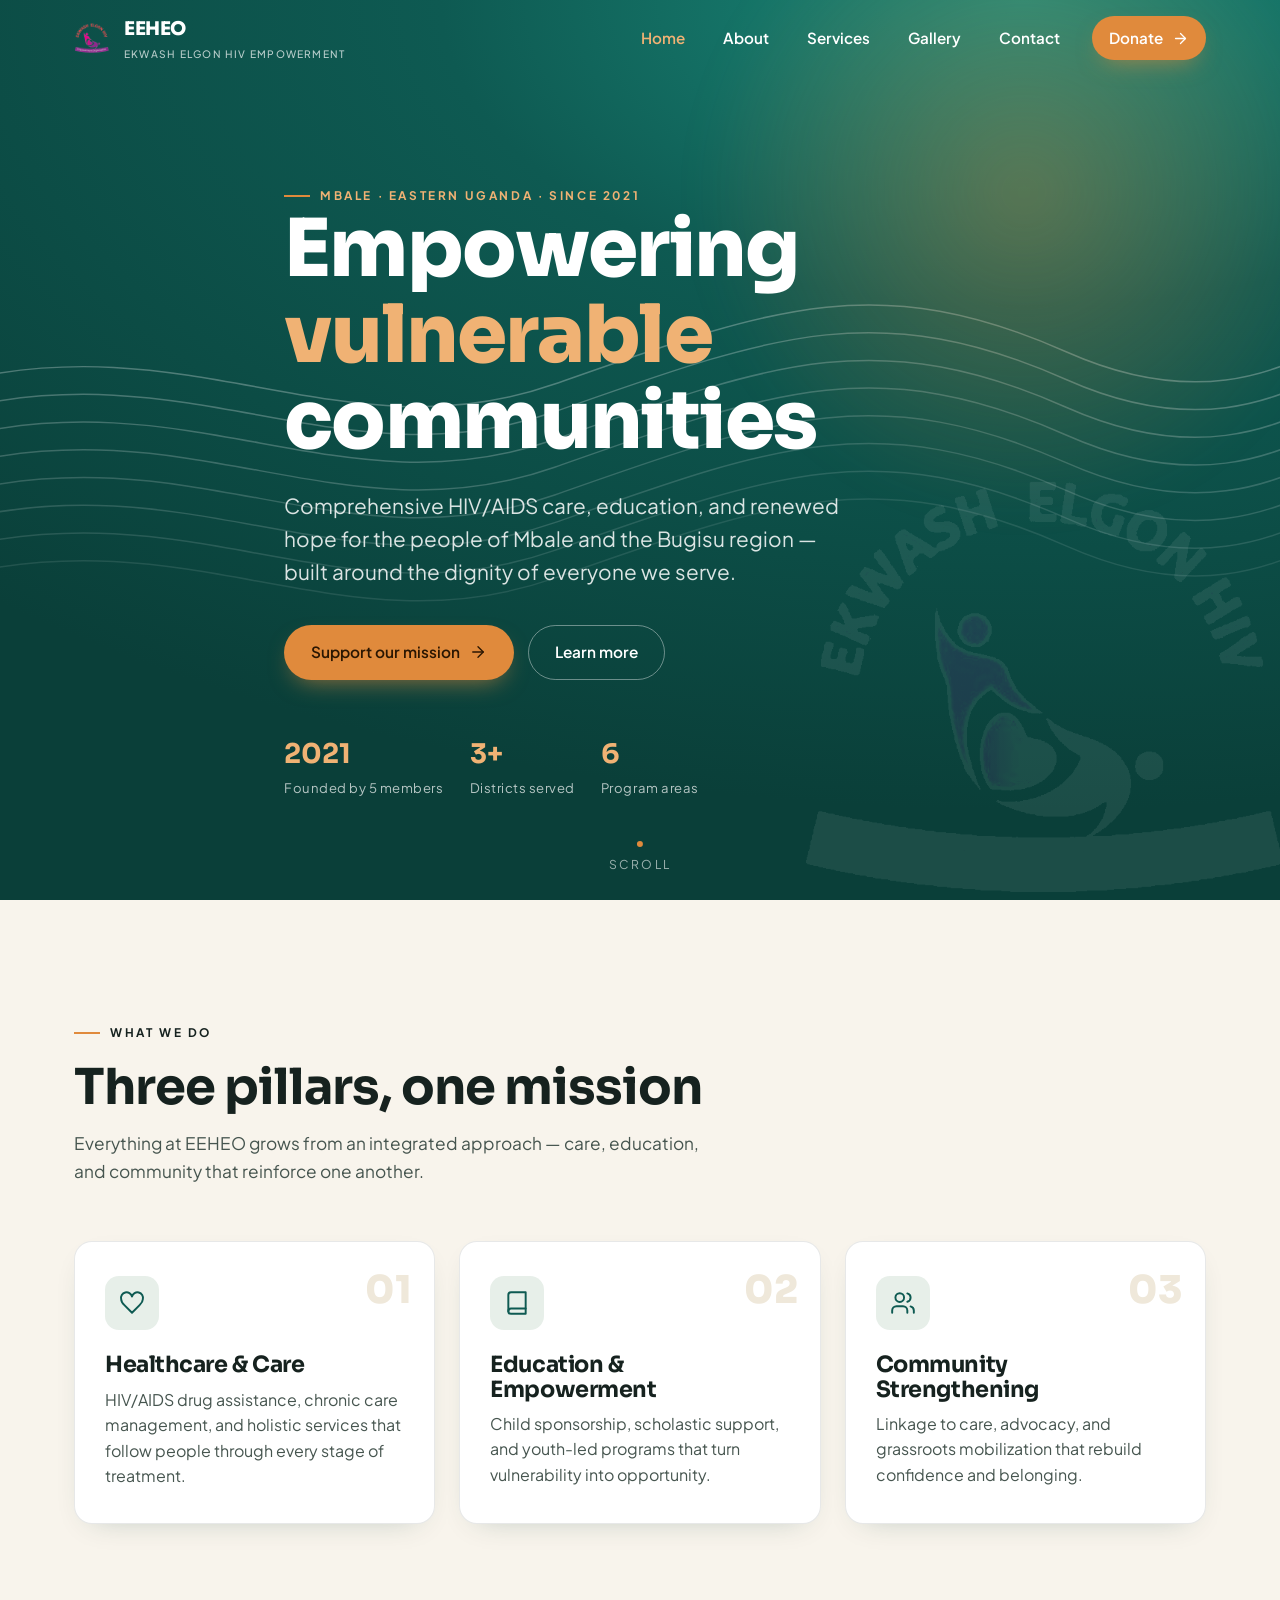
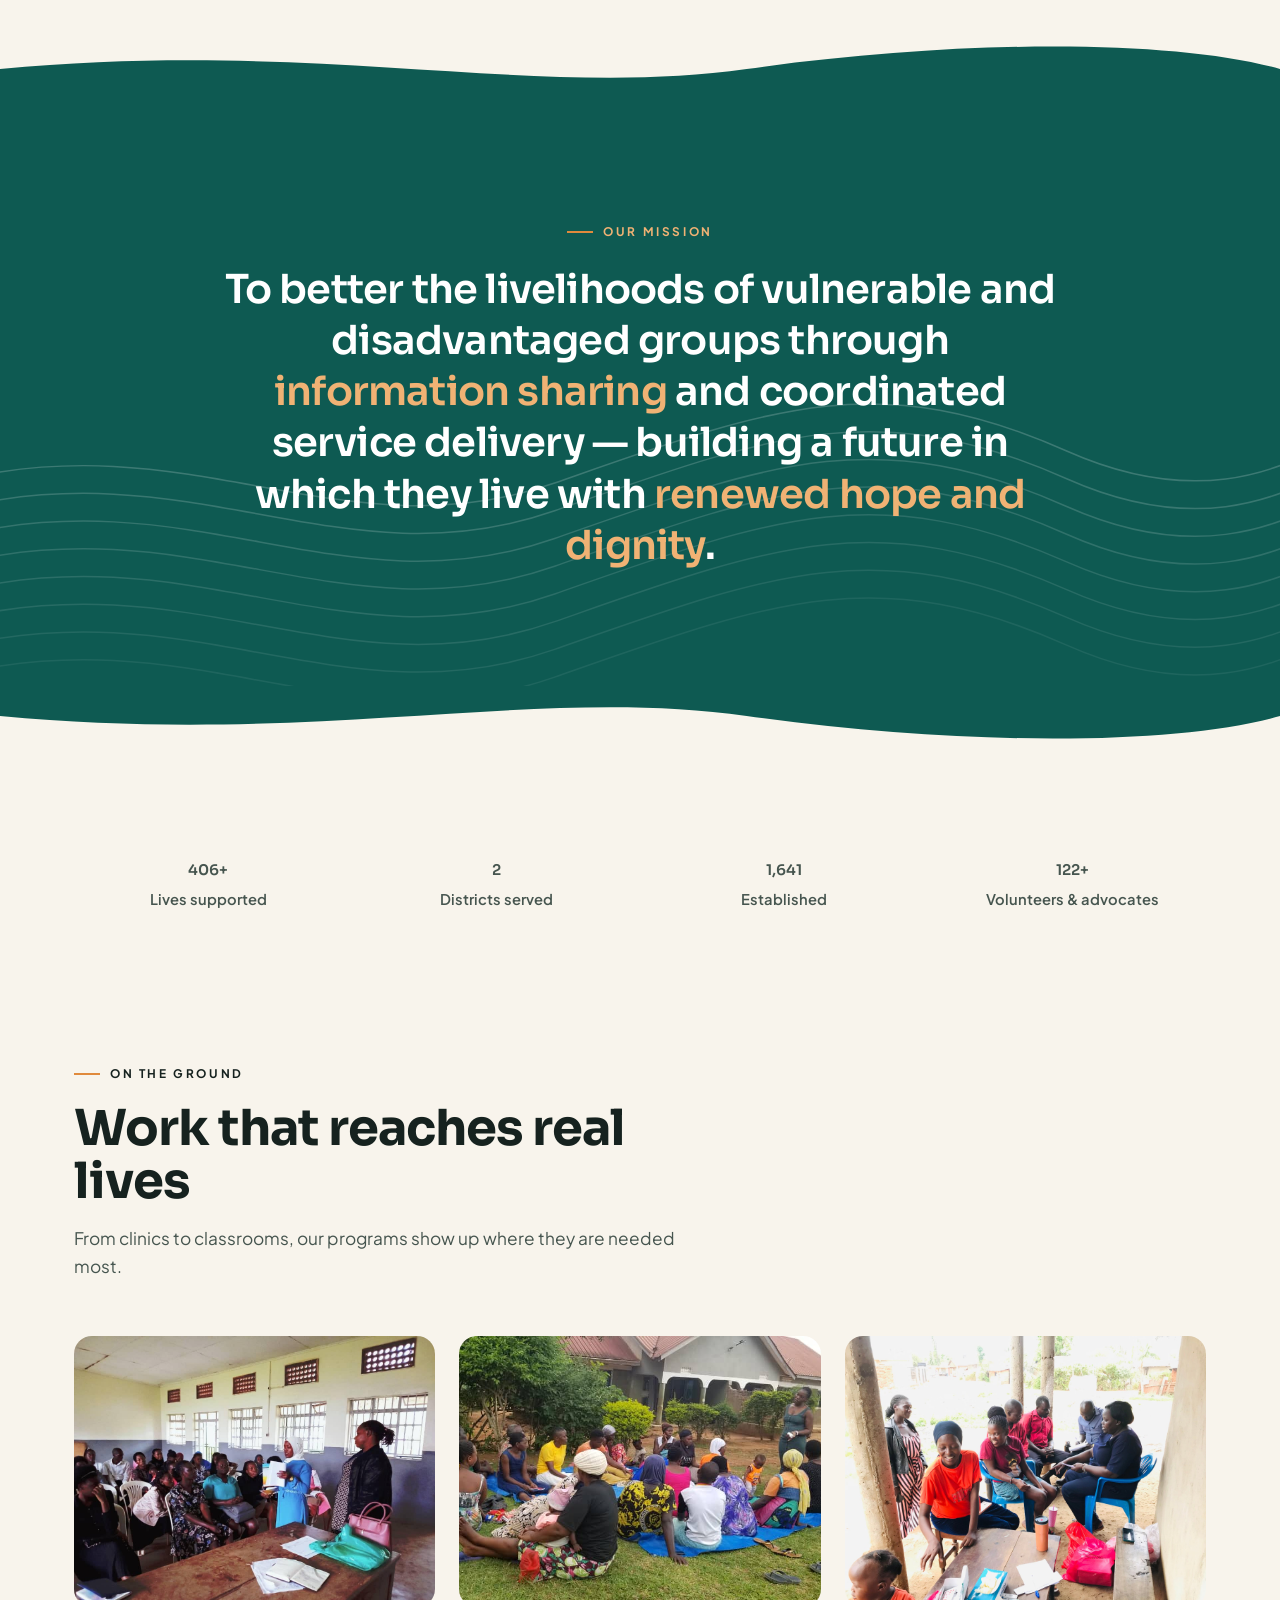
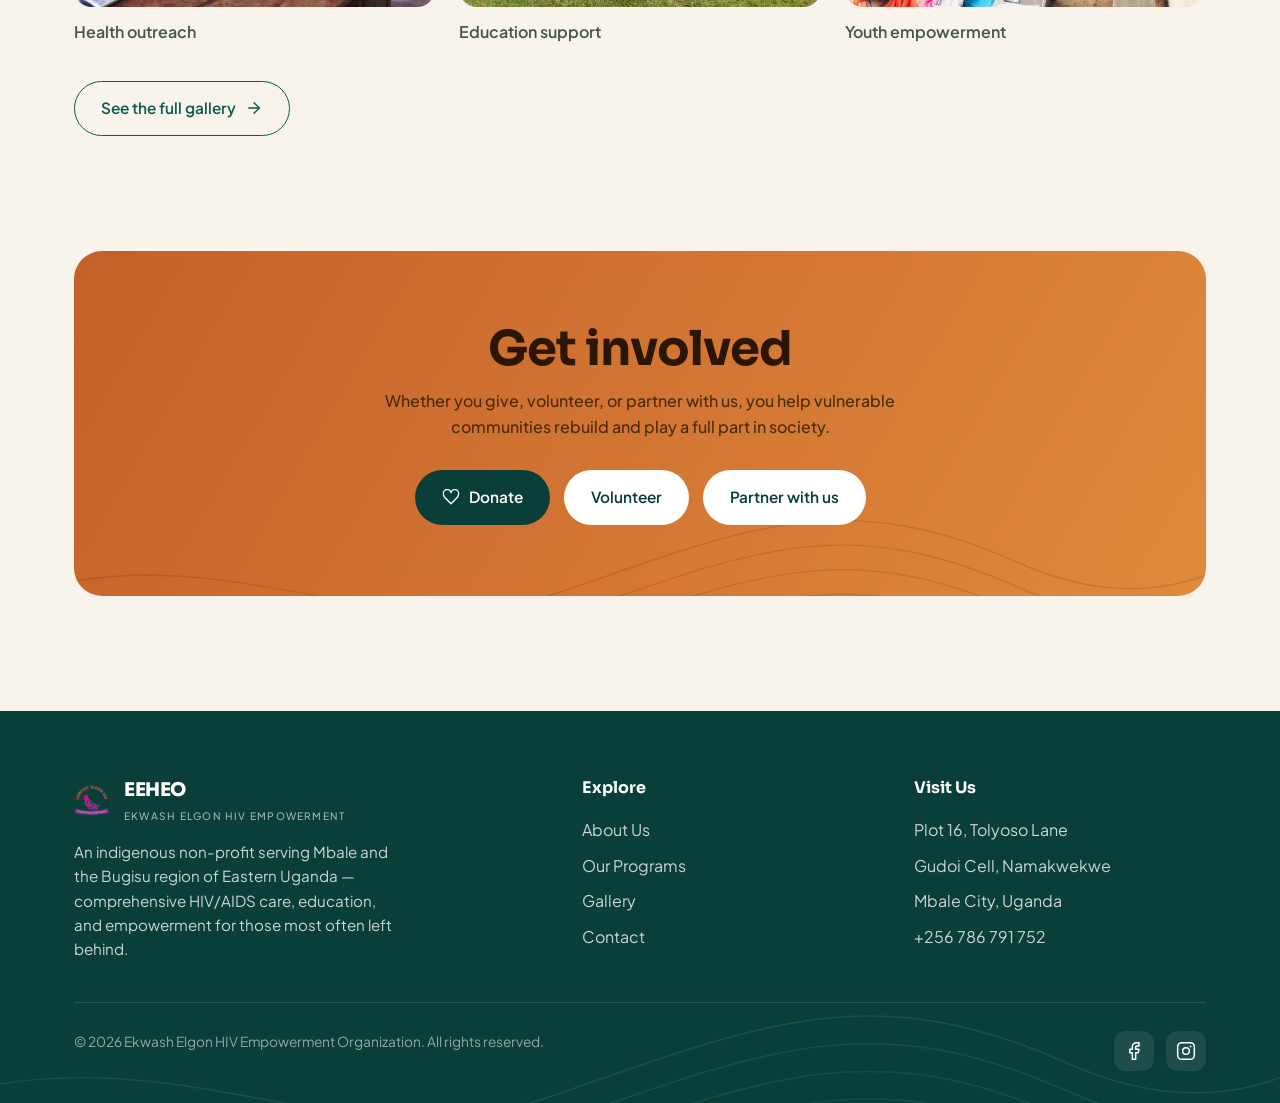
==== index.html @ 679adba2 "Initial commit: website files" ====
<!doctype html>
<html lang="en">
<head>
  <meta charset="UTF-8" />
  <link rel="icon" type="image/png" href="logo.png" />
  <meta name="viewport" content="width=device-width, initial-scale=1.0" />
  <meta name="description" content="Ekwash Elgon HIV Empowerment Organization (EEHEO) — HIV/AIDS care, education, and community empowerment for vulnerable populations in Mbale and the Bugisu region of Eastern Uganda." />
  <meta name="theme-color" content="#0E5A52" />
  <link rel="preconnect" href="https://fonts.googleapis.com" />
  <link rel="preconnect" href="https://fonts.gstatic.com" crossorigin />
  <link href="https://fonts.googleapis.com/css2?family=Sora:wght@400;500;600;700;800&family=Plus+Jakarta+Sans:ital,wght@0,400;0,500;0,600;0,700;1,400;1,500&display=swap" rel="stylesheet" />
  <link rel="stylesheet" href="css/styles.css" />
  <title>EEHEO — Ekwash Elgon HIV Empowerment Organization</title>
</head>
<body>
  <header class="nav onhero">
    <div class="wrap nav-inner">
      <a href="index.html" class="brand" aria-label="EEHEO home">
        <img class="mark" src="logo.png" width="38" height="38" alt="" />
        <span>EEHEO<small>Ekwash Elgon HIV Empowerment</small></span>
      </a>
      <nav class="nav-links" aria-label="Primary">
        <a href="index.html" class="active">Home</a>
        <a href="about.html">About</a>
        <a href="services.html">Services</a>
        <a href="gallery.html">Gallery</a>
        <a href="contact.html">Contact</a>
        <a href="contact.html" class="btn btn-amber cta">Donate <svg width="17" height="17" viewBox="0 0 24 24" fill="none" stroke="currentColor" stroke-width="1.8" stroke-linecap="round" stroke-linejoin="round"><path d="M5 12h14"/><path d="m12 5 7 7-7 7"/></svg></a>
      </nav>
      <button class="menu-btn" aria-label="Toggle menu" aria-expanded="false">
        <svg width="26" height="26" viewBox="0 0 24 24" fill="none" stroke="currentColor" stroke-width="2" stroke-linecap="round"><path d="M3 6h18"/><path d="M3 12h18"/><path d="M3 18h18"/></svg>
      </button>
    </div>
    <div class="mobile-menu">
      <a href="index.html" class="active">Home</a>
      <a href="about.html">About</a>
      <a href="services.html">Services</a>
      <a href="gallery.html">Gallery</a>
      <a href="contact.html">Contact</a>
      <a href="contact.html" class="btn btn-amber">Donate</a>
    </div>
  </header>

  <main class="page-fade">
    <!-- HERO -->
    <section class="hero">
      <div class="contours draw"></div>
      <div class="hero-glow"></div>
      <img src="logo.png" aria-hidden="true" style="position:absolute;right:-4vw;bottom:-6%;width:clamp(260px,42vw,560px);opacity:.07;pointer-events:none;user-select:none;filter:brightness(10);z-index:1;" />
      <div class="wrap hero-content hero-anim">
        <span class="eyebrow" style="color:var(--amber-soft)">Mbale · Eastern Uganda · Since 2021</span>
        <h1>Empowering <span class="accent">vulnerable</span> communities</h1>
        <p class="lede">Comprehensive HIV/AIDS care, education, and renewed hope for the people of Mbale and the Bugisu region — built around the dignity of everyone we serve.</p>
        <div class="hero-cta">
          <a href="services.html" class="btn btn-amber">Support our mission <svg width="18" height="18" viewBox="0 0 24 24" fill="none" stroke="currentColor" stroke-width="1.8" stroke-linecap="round" stroke-linejoin="round"><path d="M5 12h14"/><path d="m12 5 7 7-7 7"/></svg></a>
          <a href="#focus" class="btn btn-ghost">Learn more</a>
        </div>
        <div class="hero-tags">
          <div><b>2021</b><span>Founded by 5 members</span></div>
          <div><b>3+</b><span>Districts served</span></div>
          <div><b>6</b><span>Program areas</span></div>
        </div>
      </div>
      <a href="#focus" class="scroll-hint" aria-label="Scroll down"><span class="dot"></span>Scroll</a>
    </section>

    <!-- FOCUS -->
    <section class="section" id="focus">
      <div class="wrap">
        <div class="section-head reveal">
          <span class="eyebrow">What we do</span>
          <h2>Three pillars, one mission</h2>
          <p>Everything at EEHEO grows from an integrated approach — care, education, and community that reinforce one another.</p>
        </div>
        <div class="focus-grid" data-stagger="0.1">
          <article class="focus-card card lift reveal">
            <span class="num">01</span>
            <div class="ic"><svg width="26" height="26" viewBox="0 0 24 24" fill="none" stroke="currentColor" stroke-width="1.8" stroke-linecap="round" stroke-linejoin="round"><path d="M19 14c1.5-1.5 3-3.2 3-5.5A4.5 4.5 0 0 0 12 6 4.5 4.5 0 0 0 2 8.5c0 2.3 1.5 4 3 5.5l7 7Z"/></svg></div>
            <h3>Healthcare &amp; Care</h3>
            <p>HIV/AIDS drug assistance, chronic care management, and holistic services that follow people through every stage of treatment.</p>
          </article>
          <article class="focus-card card lift reveal">
            <span class="num">02</span>
            <div class="ic"><svg width="26" height="26" viewBox="0 0 24 24" fill="none" stroke="currentColor" stroke-width="1.8" stroke-linecap="round" stroke-linejoin="round"><path d="M4 19.5A2.5 2.5 0 0 1 6.5 17H20"/><path d="M6.5 2H20v20H6.5A2.5 2.5 0 0 1 4 19.5v-15A2.5 2.5 0 0 1 6.5 2Z"/></svg></div>
            <h3>Education &amp; Empowerment</h3>
            <p>Child sponsorship, scholastic support, and youth-led programs that turn vulnerability into opportunity.</p>
          </article>
          <article class="focus-card card lift reveal">
            <span class="num">03</span>
            <div class="ic"><svg width="26" height="26" viewBox="0 0 24 24" fill="none" stroke="currentColor" stroke-width="1.8" stroke-linecap="round" stroke-linejoin="round"><path d="M16 21v-2a4 4 0 0 0-4-4H6a4 4 0 0 0-4 4v2"/><circle cx="9" cy="7" r="4"/><path d="M22 21v-2a4 4 0 0 0-3-3.87"/><path d="M16 3.13a4 4 0 0 1 0 7.75"/></svg></div>
            <h3>Community Strengthening</h3>
            <p>Linkage to care, advocacy, and grassroots mobilization that rebuild confidence and belonging.</p>
          </article>
        </div>
      </div>
    </section>

    <!-- MISSION -->
    <svg class="divider" viewBox="0 0 1200 60" preserveAspectRatio="none" aria-hidden="true"><path d="M0 60 L0 30 C 300 0, 500 60, 700 30 S 1100 0, 1200 30 L1200 60 Z" fill="currentColor"/></svg>
    <section class="mission section">
      <div class="contours"></div>
      <div class="wrap mission-inner reveal">
        <span class="eyebrow">Our mission</span>
        <blockquote>To better the livelihoods of vulnerable and disadvantaged groups through <span>information sharing</span> and coordinated service delivery — building a future in which they live with <span>renewed hope and dignity</span>.</blockquote>
      </div>
    </section>
    <svg class="divider" viewBox="0 0 1200 60" preserveAspectRatio="none" aria-hidden="true" style="transform:scaleY(-1)"><path d="M0 60 L0 30 C 300 0, 500 60, 700 30 S 1100 0, 1200 30 L1200 60 Z" fill="currentColor"/></svg>

    <!-- STATS -->
    <section class="section" style="padding-top:clamp(48px,6vw,80px)">
      <div class="wrap">
        <div class="stats" data-stagger="0.08">
          <div class="stat reveal"><b><span data-count="500" data-suffix="+">0</span></b><span>Lives supported</span></div>
          <div class="stat reveal"><b><span data-count="3">0</span></b><span>Districts served</span></div>
          <div class="stat reveal"><b><span data-count="2021">0</span></b><span>Established</span></div>
          <div class="stat reveal"><b><span data-count="150" data-suffix="+">0</span></b><span>Volunteers &amp; advocates</span></div>
        </div>
      </div>
    </section>

    <!-- IMPACT STRIP -->
    <section class="section" style="padding-top:0">
      <div class="wrap">
        <div class="section-head reveal">
          <span class="eyebrow">On the ground</span>
          <h2>Work that reaches real lives</h2>
          <p>From clinics to classrooms, our programs show up where they are needed most.</p>
        </div>
        <div class="focus-grid" data-stagger="0.1">
          <div class="reveal lift" style="border-radius:18px">
            <div class="tile" style="border-radius:18px;overflow:hidden">
              <img src="images/gallery11.jpg" alt="Community health outreach in Mbale" loading="lazy" style="aspect-ratio:4/3;object-fit:cover;width:100%"
                   onerror="this.outerHTML='&lt;div class=&quot;imgph&quot; role=&quot;img&quot; aria-label=&quot;Community health outreach in Mbale&quot;&gt;&lt;svg viewBox=&quot;0 0 64 64&quot; fill=&quot;currentColor&quot;&gt;&lt;path d=&quot;M4 50 L22 26 L34 40 L44 28 L60 50 Z&quot;/&gt;&lt;circle cx=&quot;48&quot; cy=&quot;16&quot; r=&quot;7&quot;/&gt;&lt;/svg&gt;&lt;/div&gt;'" />
            </div>
            <p style="margin-top:12px;font-weight:600;color:var(--ink-soft)">Health outreach</p>
          </div>
          <div class="reveal lift" style="border-radius:18px">
            <div class="tile" style="border-radius:18px;overflow:hidden">
              <img src="images/gallery33.jpg" alt="Children supported through education sponsorship" loading="lazy" style="aspect-ratio:4/3;object-fit:cover;width:100%"
                   onerror="this.outerHTML='&lt;div class=&quot;imgph&quot; role=&quot;img&quot; aria-label=&quot;Children supported through education sponsorship&quot;&gt;&lt;svg viewBox=&quot;0 0 64 64&quot; fill=&quot;currentColor&quot;&gt;&lt;path d=&quot;M4 50 L22 26 L34 40 L44 28 L60 50 Z&quot;/&gt;&lt;circle cx=&quot;48&quot; cy=&quot;16&quot; r=&quot;7&quot;/&gt;&lt;/svg&gt;&lt;/div&gt;'" />
            </div>
            <p style="margin-top:12px;font-weight:600;color:var(--ink-soft)">Education support</p>
          </div>
          <div class="reveal lift" style="border-radius:18px">
            <div class="tile" style="border-radius:18px;overflow:hidden">
              <img src="images/gallery7.jpg" alt="Youth advocacy and empowerment session" loading="lazy" style="aspect-ratio:4/3;object-fit:cover;width:100%"
                   onerror="this.outerHTML='&lt;div class=&quot;imgph&quot; role=&quot;img&quot; aria-label=&quot;Youth advocacy and empowerment session&quot;&gt;&lt;svg viewBox=&quot;0 0 64 64&quot; fill=&quot;currentColor&quot;&gt;&lt;path d=&quot;M4 50 L22 26 L34 40 L44 28 L60 50 Z&quot;/&gt;&lt;circle cx=&quot;48&quot; cy=&quot;16&quot; r=&quot;7&quot;/&gt;&lt;/svg&gt;&lt;/div&gt;'" />
            </div>
            <p style="margin-top:12px;font-weight:600;color:var(--ink-soft)">Youth empowerment</p>
          </div>
        </div>
        <div class="reveal" style="margin-top:36px">
          <a href="gallery.html" class="btn btn-outline">See the full gallery <svg width="18" height="18" viewBox="0 0 24 24" fill="none" stroke="currentColor" stroke-width="1.8" stroke-linecap="round" stroke-linejoin="round"><path d="M5 12h14"/><path d="m12 5 7 7-7 7"/></svg></a>
        </div>
      </div>
    </section>

    <!-- CTA -->
    <section class="section" style="padding-top:0">
      <div class="wrap">
        <div class="cta-band reveal">
          <div class="contours"></div>
          <div style="position:relative;z-index:2">
            <h2>Get involved</h2>
            <p>Whether you give, volunteer, or partner with us, you help vulnerable communities rebuild and play a full part in society.</p>
            <div class="row">
              <a href="contact.html" class="btn btn-dark"><svg width="18" height="18" viewBox="0 0 24 24" fill="none" stroke="currentColor" stroke-width="1.8" stroke-linecap="round" stroke-linejoin="round"><path d="M19 14c1.5-1.5 3-3.2 3-5.5A4.5 4.5 0 0 0 12 6 4.5 4.5 0 0 0 2 8.5c0 2.3 1.5 4 3 5.5l7 7Z"/></svg> Donate</a>
              <a href="contact.html" class="btn btn-light">Volunteer</a>
              <a href="contact.html" class="btn btn-light">Partner with us</a>
            </div>
          </div>
        </div>
      </div>
    </section>
  </main>

  <footer class="footer">
    <div class="contours"></div>
    <div class="wrap footer-inner">
      <div class="footer-top">
        <div>
          <a href="index.html" class="brand">
            <img class="mark" src="logo.png" width="38" height="38" alt="" />
            <span>EEHEO<small>Ekwash Elgon HIV Empowerment</small></span>
          </a>
          <p>An indigenous non-profit serving Mbale and the Bugisu region of Eastern Uganda — comprehensive HIV/AIDS care, education, and empowerment for those most often left behind.</p>
        </div>
        <div>
          <h5>Explore</h5>
          <ul>
            <li><a href="about.html">About Us</a></li>
            <li><a href="services.html">Our Programs</a></li>
            <li><a href="gallery.html">Gallery</a></li>
            <li><a href="contact.html">Contact</a></li>
          </ul>
        </div>
        <div>
          <h5>Visit Us</h5>
          <ul>
            <li>Plot 16, Tolyoso Lane</li>
            <li>Gudoi Cell, Namakwekwe</li>
            <li>Mbale City, Uganda</li>
            <li><a href="tel:+256786791752">+256 786 791 752</a></li>
          </ul>
        </div>
      </div>
      <div class="footer-bot">
        <span>&copy; <span data-year>2025</span> Ekwash Elgon HIV Empowerment Organization. All rights reserved.</span>
        <div class="socials">
          <a href="https://www.facebook.com/profile.php?id=61566599507446&sk=about" aria-label="Facebook"><svg width="20" height="20" viewBox="0 0 24 24" fill="none" stroke="currentColor" stroke-width="1.8" stroke-linecap="round" stroke-linejoin="round"><path d="M18 2h-3a5 5 0 0 0-5 5v3H7v4h3v8h4v-8h3l1-4h-4V7a1 1 0 0 1 1-1h3Z"/></svg></a>
          <a href="https://www.instagram.com/ekwashelgon2024/" aria-label="Instagram"><svg width="20" height="20" viewBox="0 0 24 24" fill="none" stroke="currentColor" stroke-width="1.8" stroke-linecap="round" stroke-linejoin="round"><rect x="2" y="2" width="20" height="20" rx="5"/><circle cx="12" cy="12" r="4"/><circle cx="17.5" cy="6.5" r="1" fill="currentColor" stroke="none"/></svg></a>
        </div>
      </div>
    </div>
  </footer>
  <script src="js/main.js"></script>
</body>
</html>
---- css/styles.css ----
:root {
  --teal-900: #0A3F39; --teal-700: #0E5A52; --teal-500: #1B8A7A; --teal-300: #5FB8A8;
  --amber: #E08A3C; --amber-soft: #F0B274; --clay: #C4602A;
  --sand: #F8F4EC; --sand-deep: #EFE8DA; --sage: #E7EFE9;
  --ink: #16221F; --ink-soft: #46554F; --line: rgba(22,34,31,.10);
  --font-display: "Sora", system-ui, sans-serif;
  --font-body: "Plus Jakarta Sans", system-ui, sans-serif;
  --maxw: 1180px; --radius: 18px; --radius-lg: 28px;
  --shadow: 0 18px 50px -24px rgba(10,63,57,.40);
  --shadow-soft: 0 10px 30px -18px rgba(10,63,57,.30);
}
* { box-sizing: border-box; margin: 0; padding: 0; }
html { scroll-behavior: smooth; }
body { font-family: var(--font-body); background: var(--sand); color: var(--ink); line-height: 1.6; -webkit-font-smoothing: antialiased; overflow-x: hidden; }
h1,h2,h3,h4 { font-family: var(--font-display); line-height: 1.08; font-weight: 700; letter-spacing: -.02em; }
a { color: inherit; text-decoration: none; }
img { display: block; max-width: 100%; }
ul { list-style: none; }
button { font-family: inherit; cursor: pointer; }
:focus-visible { outline: 3px solid var(--amber); outline-offset: 3px; border-radius: 4px; }
.wrap { width: 100%; max-width: var(--maxw); margin: 0 auto; padding: 0 24px; }

.eyebrow { font-family: var(--font-body); font-weight: 700; font-size: .74rem; letter-spacing: .22em; text-transform: uppercase; display: inline-flex; align-items: center; gap: 10px; }
.eyebrow::before { content: ""; width: 26px; height: 2px; background: var(--amber); display: inline-block; }

.btn { display: inline-flex; align-items: center; gap: 9px; padding: 14px 26px; border-radius: 999px; font-weight: 600; font-size: .96rem; border: 1.5px solid transparent; transition: transform .25s cubic-bezier(.2,.8,.2,1), background .25s, box-shadow .25s, color .25s; will-change: transform; }
.btn:hover { transform: translateY(-3px); }
.btn-amber { background: var(--amber); color: #2a1602; box-shadow: 0 10px 24px -10px rgba(224,138,60,.7); }
.btn-amber:hover { background: var(--amber-soft); }
.btn-teal { background: var(--teal-700); color: #fff; }
.btn-teal:hover { background: var(--teal-500); }
.btn-ghost { border-color: rgba(255,255,255,.4); color: #fff; }
.btn-ghost:hover { border-color: #fff; background: rgba(255,255,255,.08); }
.btn-outline { border-color: var(--teal-700); color: var(--teal-700); }
.btn-outline:hover { background: var(--teal-700); color: #fff; }
.btn-dark { background: var(--teal-900); color: #fff; }
.btn-dark:hover { background: var(--ink); }
.btn-light { background: #fff; color: var(--teal-900); }

.section { padding: clamp(64px,9vw,128px) 0; position: relative; }
.section-head { max-width: 640px; margin-bottom: 56px; }
.section-head h2 { font-size: clamp(2rem,4.2vw,3.1rem); margin: 18px 0 16px; }
.section-head p { color: var(--ink-soft); font-size: 1.08rem; }
.card { background: #fff; border: 1px solid var(--line); border-radius: var(--radius); box-shadow: var(--shadow-soft); }
.lift { transition: transform .35s cubic-bezier(.2,.8,.2,1), box-shadow .35s; }
.lift:hover { transform: translateY(-6px); box-shadow: var(--shadow); }

/* ---- reveal / stagger (vanilla, IntersectionObserver) ---- */
.reveal { opacity: 0; transform: translateY(28px); transition: opacity .6s cubic-bezier(.2,.8,.2,1), transform .6s cubic-bezier(.2,.8,.2,1); }
.reveal.in { opacity: 1; transform: none; }
.page-fade { animation: pageFade .5s cubic-bezier(.2,.8,.2,1) both; }
@keyframes pageFade { from { opacity: 0; transform: translateY(12px); } to { opacity: 1; transform: none; } }

/* contour signature */
.contours { position: absolute; inset: 0; width: 100%; height: 100%; pointer-events: none; }
.contours path { fill: none; stroke: currentColor; }
.contours.draw path { stroke-dasharray: 1; stroke-dashoffset: 1; animation: draw 1.7s ease forwards; }
@keyframes draw { to { stroke-dashoffset: 0; } }

/* ---------- NAV ---------- */
.nav { position: fixed; top: 0; left: 0; right: 0; z-index: 50; transition: background .35s, box-shadow .35s, backdrop-filter .35s; }
.nav-inner { display: flex; align-items: center; justify-content: space-between; height: 76px; }
.nav.solid { background: rgba(248,244,236,.85); backdrop-filter: blur(14px); box-shadow: 0 1px 0 var(--line); }
.brand { display: flex; align-items: center; gap: 12px; font-family: var(--font-display); font-weight: 800; font-size: 1.18rem; letter-spacing: -.02em; }
.brand .mark { width: 38px; height: 38px; flex: none; }
.brand small { display: block; font-family: var(--font-body); font-weight: 500; font-size: .64rem; letter-spacing: .12em; text-transform: uppercase; color: var(--ink-soft); margin-top: 2px; }
.nav-links { display: flex; align-items: center; gap: 6px; }
.nav-links a { padding: 9px 16px; border-radius: 999px; font-weight: 600; font-size: .95rem; color: var(--ink); transition: background .2s, color .2s; }
.nav-links a:hover { background: var(--sage); }
.nav-links a.active { color: var(--teal-700); }
.nav .cta { margin-left: 10px; }
.nav.onhero:not(.solid) .brand, .nav.onhero:not(.solid) .nav-links a { color: #fff; }
.nav.onhero:not(.solid) .brand small { color: rgba(255,255,255,.7); }
.nav.onhero:not(.solid) .nav-links a:hover { background: rgba(255,255,255,.12); }
.nav.onhero:not(.solid) .nav-links a.active { color: var(--amber-soft); }
.menu-btn { display: none; background: none; border: none; color: inherit; padding: 8px; }
.mobile-menu { display: none; }
.mobile-menu.open { display: flex; }
@media (max-width: 880px) {
  .nav-links { display: none; }
  .menu-btn { display: inline-flex; }
  .nav.onhero:not(.solid) .menu-btn { color: #fff; }
  .mobile-menu { flex-direction: column; gap: 4px; position: fixed; top: 76px; left: 0; right: 0; z-index: 49; background: var(--sand); padding: 16px 24px 28px; box-shadow: var(--shadow); border-top: 1px solid var(--line); }
  .mobile-menu a { padding: 14px 12px; border-radius: 12px; font-weight: 600; }
  .mobile-menu a:hover, .mobile-menu a.active { background: var(--sage); color: var(--teal-700); }
  .mobile-menu .btn { justify-content: center; margin-top: 8px; }
}

/* ---------- HERO ---------- */
.hero { position: relative; min-height: 100svh; display: flex; align-items: center; background: radial-gradient(120% 90% at 80% 0%, var(--teal-500) 0%, var(--teal-700) 38%, var(--teal-900) 100%); color: #fff; overflow: hidden; padding-top: 76px; }
.hero .contours { opacity: .5; }
.hero-glow { position: absolute; width: 60vw; height: 60vw; right: -10vw; top: -15vw; background: radial-gradient(circle, rgba(224,138,60,.35), transparent 60%); filter: blur(20px); pointer-events: none; }
.hero-content { position: relative; z-index: 2; max-width: 760px; }
.hero h1 { font-size: clamp(2.6rem,6.4vw,5rem); font-weight: 800; }
.hero h1 .accent { color: var(--amber-soft); }
.hero p.lede { font-size: clamp(1.05rem,2vw,1.3rem); color: rgba(255,255,255,.85); margin: 24px 0 36px; max-width: 560px; }
.hero-cta { display: flex; gap: 14px; flex-wrap: wrap; }
.hero-tags { display: flex; gap: 26px; margin-top: 54px; flex-wrap: wrap; }
.hero-tags div { display: flex; flex-direction: column; }
.hero-tags b { font-family: var(--font-display); font-size: 1.7rem; color: var(--amber-soft); }
.hero-tags span { font-size: .82rem; letter-spacing: .04em; color: rgba(255,255,255,.7); }
/* hero entrance */
.hero-anim > * { opacity: 0; transform: translateY(30px); animation: heroUp .7s cubic-bezier(.2,.8,.2,1) forwards; }
.hero-anim > *:nth-child(1) { animation-delay: .05s; }
.hero-anim > *:nth-child(2) { animation-delay: .17s; }
.hero-anim > *:nth-child(3) { animation-delay: .29s; }
.hero-anim > *:nth-child(4) { animation-delay: .41s; }
.hero-anim > *:nth-child(5) { animation-delay: .53s; }
@keyframes heroUp { to { opacity: 1; transform: none; } }
.scroll-hint { position: absolute; bottom: 26px; left: 50%; transform: translateX(-50%); z-index: 2; color: rgba(255,255,255,.6); font-size: .76rem; letter-spacing: .18em; text-transform: uppercase; display: flex; flex-direction: column; align-items: center; gap: 8px; }
.scroll-hint .dot { width: 6px; height: 6px; border-radius: 50%; background: var(--amber); animation: bob 1.8s ease-in-out infinite; }
@keyframes bob { 0%,100% { transform: translateY(0); } 50% { transform: translateY(6px); } }

.divider { display: block; width: 100%; height: 60px; color: var(--teal-700); }

/* interior page hero */
.page-hero { position: relative; padding: clamp(120px,16vw,180px) 0 clamp(56px,8vw,96px); background: radial-gradient(120% 120% at 100% 0%, var(--teal-500), var(--teal-700) 55%, var(--teal-900)); color: #fff; overflow: hidden; }
.page-hero .contours { opacity: .45; }
.page-hero-inner { position: relative; z-index: 2; max-width: 720px; }
.page-hero h1 { font-size: clamp(2.4rem,5.5vw,4rem); font-weight: 800; margin: 16px 0 18px; }
.page-hero p { color: rgba(255,255,255,.85); font-size: 1.12rem; max-width: 580px; }
.page-hero .eyebrow { color: var(--amber-soft); }
.page-hero .eyebrow::before { background: var(--amber-soft); }

/* focus cards */
.focus-grid { display: grid; grid-template-columns: repeat(3,1fr); gap: 24px; }
.focus-card { padding: 34px 30px; border-radius: var(--radius); position: relative; overflow: hidden; }
.focus-card .ic { width: 54px; height: 54px; border-radius: 14px; display: grid; place-items: center; margin-bottom: 22px; background: var(--sage); color: var(--teal-700); }
.focus-card h3 { font-size: 1.4rem; margin-bottom: 10px; }
.focus-card p { color: var(--ink-soft); }
.focus-card .num { position: absolute; top: 18px; right: 22px; font-family: var(--font-display); font-weight: 800; font-size: 2.4rem; color: var(--sand-deep); }

/* mission */
.mission { background: var(--teal-700); color: #fff; position: relative; overflow: hidden; }
.mission .contours { opacity: .35; }
.mission-inner { position: relative; z-index: 2; max-width: 880px; margin: 0 auto; text-align: center; }
.mission .eyebrow { color: var(--amber-soft); justify-content: center; }
.mission blockquote { font-family: var(--font-display); font-weight: 600; font-size: clamp(1.5rem,3.4vw,2.5rem); line-height: 1.28; margin-top: 22px; letter-spacing: -.02em; }
.mission blockquote span { color: var(--amber-soft); }

/* stats */
.stats { display: grid; grid-template-columns: repeat(4,1fr); gap: 20px; }
.stat { text-align: center; padding: 30px 16px; }
.stat b { font-family: var(--font-display); font-weight: 800; font-size: clamp(2.4rem,5vw,3.4rem); color: var(--teal-700); display: block; line-height: 1; }
.stat span { color: var(--ink-soft); font-weight: 600; font-size: .92rem; margin-top: 10px; display: block; }

/* CTA band */
.cta-band { background: linear-gradient(120deg, var(--clay), var(--amber)); color: #2a1602; border-radius: var(--radius-lg); padding: clamp(44px,6vw,72px); text-align: center; position: relative; overflow: hidden; }
.cta-band .contours { opacity: .25; color: #2a1602; }
.cta-band h2 { font-size: clamp(1.9rem,4vw,3rem); margin-bottom: 14px; color: #2a1602; }
.cta-band p { max-width: 520px; margin: 0 auto 30px; color: #4a2c08; font-weight: 500; }
.cta-band .row { display: flex; gap: 14px; justify-content: center; flex-wrap: wrap; position: relative; z-index: 2; }

/* about */
.prose { max-width: 760px; }
.prose p { color: var(--ink-soft); margin-bottom: 18px; font-size: 1.06rem; }
.prose p strong { color: var(--ink); }
.split { display: grid; grid-template-columns: 1.1fr .9fr; gap: 56px; align-items: center; }
.timeline { position: relative; padding-left: 34px; }
.timeline::before { content: ""; position: absolute; left: 7px; top: 6px; bottom: 6px; width: 2px; background: linear-gradient(var(--teal-500), var(--sand-deep)); }
.tl-item { position: relative; padding-bottom: 38px; }
.tl-item::before { content: ""; position: absolute; left: -34px; top: 4px; width: 16px; height: 16px; border-radius: 50%; background: var(--amber); border: 3px solid var(--sand); }
.tl-item .yr { font-family: var(--font-display); font-weight: 700; color: var(--teal-700); font-size: 1.1rem; }
.tl-item h4 { font-size: 1.25rem; margin: 4px 0 6px; }
.tl-item p { color: var(--ink-soft); }
.values-grid { display: grid; grid-template-columns: repeat(3,1fr); gap: 18px; }
.value-card { padding: 28px 24px; border-radius: var(--radius); background: #fff; border: 1px solid var(--line); position: relative; overflow: hidden; transition: transform .35s, box-shadow .35s; }
.value-card .vnum { font-family: var(--font-display); font-weight: 800; color: var(--amber); font-size: .9rem; letter-spacing: .1em; }
.value-card h4 { font-size: 1.3rem; margin: 12px 0 8px; }
.value-card p { color: var(--ink-soft); font-size: .96rem; }
.value-card::after { content: ""; position: absolute; left: 0; bottom: 0; height: 4px; width: 100%; background: linear-gradient(90deg, var(--teal-500), var(--amber)); transform: scaleX(0); transform-origin: left; transition: transform .4s; }
.value-card:hover { transform: translateY(-6px); box-shadow: var(--shadow); }
.value-card:hover::after { transform: scaleX(1); }
.gov-list { display: grid; gap: 14px; margin-top: 22px; }
.gov-list li { display: flex; gap: 12px; align-items: flex-start; color: var(--ink-soft); }
.gov-list li svg { flex: none; color: var(--teal-500); margin-top: 3px; }
.serve-panel { padding: 32px; background: var(--teal-700); color: #fff; border-radius: 24px; position: relative; overflow: hidden; }
.serve-panel .contours { opacity: .3; }
.serve-panel .inner { position: relative; z-index: 2; }
.serve-panel h3 { font-size: 1.3rem; margin-bottom: 18px; }
.serve-panel ul { display: grid; gap: 14px; }
.serve-panel li { display: flex; gap: 12px; align-items: flex-start; color: rgba(255,255,255,.88); }
.serve-panel li svg { color: var(--amber-soft); flex: none; margin-top: 3px; }
.regions { display: grid; grid-template-columns: repeat(4,1fr); gap: 16px; }
.region { padding: 24px 20px; border-radius: var(--radius); background: var(--teal-700); color: #fff; transition: transform .35s, background .35s; position: relative; overflow: hidden; }
.region:hover { transform: translateY(-6px); background: var(--teal-900); }
.region b { font-family: var(--font-display); font-size: 1.15rem; display: block; }
.region span { font-size: .85rem; color: rgba(255,255,255,.7); }
.region .pin { position: absolute; right: 16px; bottom: 12px; opacity: .25; }

/* services accordion */
.accordion { display: grid; gap: 14px; }
.acc-item { background: #fff; border: 1px solid var(--line); border-radius: var(--radius); overflow: hidden; transition: box-shadow .3s; }
.acc-item.open { box-shadow: var(--shadow); }
.acc-head { display: flex; align-items: center; gap: 18px; padding: 24px 26px; width: 100%; background: none; border: none; text-align: left; }
.acc-head .ic { width: 46px; height: 46px; border-radius: 12px; background: var(--sage); color: var(--teal-700); display: grid; place-items: center; flex: none; transition: background .3s, color .3s; }
.acc-item.open .acc-head .ic { background: var(--amber); color: #2a1602; }
.acc-head h3 { font-size: 1.22rem; flex: 1; }
.acc-head .chev { color: var(--ink-soft); transition: transform .3s; flex: none; }
.acc-item.open .acc-head .chev { transform: rotate(180deg); }
.acc-body { max-height: 0; overflow: hidden; transition: max-height .4s cubic-bezier(.2,.8,.2,1); }
.acc-body-inner { padding: 0 26px 26px 90px; }
.acc-body-inner p { color: var(--ink-soft); margin-bottom: 12px; }
.acc-body-inner ul { display: grid; gap: 8px; }
.acc-body-inner li { display: flex; gap: 10px; color: var(--ink-soft); align-items: flex-start; }
.acc-body-inner li::before { content: ""; width: 7px; height: 7px; border-radius: 50%; background: var(--amber); margin-top: 9px; flex: none; }
.why { display: grid; grid-template-columns: repeat(4,1fr); gap: 18px; }
.why-card { padding: 26px 22px; border-radius: var(--radius); background: var(--sage); }
.why-card .ic { color: var(--teal-700); margin-bottom: 14px; }
.why-card h4 { font-size: 1.08rem; margin-bottom: 6px; }
.why-card p { color: var(--ink-soft); font-size: .92rem; }

/* gallery */
.masonry { columns: 4; column-gap: 16px; }
.masonry .tile { break-inside: avoid; margin-bottom: 16px; border-radius: 14px; overflow: hidden; cursor: pointer; position: relative; background: var(--sand-deep); display: block; width: 100%; border: none; padding: 0; }
.masonry .tile img, .masonry .tile .imgph { width: 100%; height: auto; transition: transform .5s cubic-bezier(.2,.8,.2,1); display: block; }
.masonry .tile:hover img { transform: scale(1.06); }
.masonry .tile .ov { position: absolute; inset: 0; background: linear-gradient(to top, rgba(10,63,57,.55), transparent 55%); opacity: 0; transition: opacity .3s; display: flex; align-items: flex-end; padding: 16px; color: #fff; font-weight: 600; font-size: .9rem; }
.masonry .tile:hover .ov { opacity: 1; }
.lightbox { position: fixed; inset: 0; z-index: 100; background: rgba(8,24,21,.92); display: none; align-items: center; justify-content: center; padding: 24px; opacity: 0; transition: opacity .25s; }
.lightbox.open { display: flex; opacity: 1; }
.lightbox img, .lightbox .imgph { max-width: 90vw; max-height: 82vh; width: auto; border-radius: 12px; box-shadow: var(--shadow); }
.lb-btn { position: absolute; background: rgba(255,255,255,.12); border: 1px solid rgba(255,255,255,.25); color: #fff; width: 52px; height: 52px; border-radius: 50%; display: grid; place-items: center; transition: background .2s; }
.lb-btn:hover { background: rgba(255,255,255,.25); }
.lb-prev { left: 20px; top: 50%; transform: translateY(-50%); }
.lb-next { right: 20px; top: 50%; transform: translateY(-50%); }
.lb-close { top: 20px; right: 20px; width: 46px; height: 46px; }
.lb-count { position: absolute; bottom: 24px; left: 50%; transform: translateX(-50%); color: rgba(255,255,255,.75); font-size: .9rem; letter-spacing: .05em; }

/* image fallback */
.imgph { position: relative; background: linear-gradient(135deg, var(--teal-700), var(--teal-900)); display: grid; place-items: center; color: rgba(255,255,255,.5); aspect-ratio: 4/3; }
.imgph svg { width: 38%; max-width: 90px; opacity: .55; }

/* contact */
.contact-grid { display: grid; grid-template-columns: repeat(3,1fr); gap: 20px; }
.contact-card { padding: 34px 28px; border-radius: var(--radius); background: #fff; border: 1px solid var(--line); transition: transform .35s, box-shadow .35s; }
.contact-card:hover { transform: translateY(-6px); box-shadow: var(--shadow); }
.contact-card .ic { width: 52px; height: 52px; border-radius: 14px; background: var(--teal-700); color: #fff; display: grid; place-items: center; margin-bottom: 18px; }
.contact-card h3 { font-size: 1.2rem; margin-bottom: 10px; }
.contact-card a, .contact-card p { color: var(--ink-soft); display: block; transition: color .2s; }
.contact-card a:hover { color: var(--teal-700); }
.socials { display: flex; gap: 12px; }
.socials a { width: 46px; height: 46px; border-radius: 12px; background: var(--sage); color: var(--teal-700); display: grid; place-items: center; transition: transform .3s, background .3s, color .3s; }
.socials a:hover { transform: translateY(-4px); background: var(--teal-700); color: #fff; }
.map-embed { border-radius: var(--radius); overflow: hidden; border: 1px solid var(--line); box-shadow: var(--shadow-soft); }
.map-embed iframe { width: 100%; height: 420px; border: 0; display: block; }

/* footer */
.footer { background: var(--teal-900); color: rgba(255,255,255,.78); padding: 64px 0 32px; position: relative; overflow: hidden; }
.footer .contours { opacity: .18; }
.footer-inner { position: relative; z-index: 2; }
.footer-top { display: grid; grid-template-columns: 1.6fr 1fr 1fr; gap: 40px; padding-bottom: 40px; border-bottom: 1px solid rgba(255,255,255,.12); }
.footer .brand { color: #fff; margin-bottom: 16px; }
.footer .brand small { color: rgba(255,255,255,.6); }
.footer p { max-width: 320px; font-size: .95rem; }
.footer h5 { color: #fff; font-family: var(--font-display); font-size: 1rem; margin-bottom: 16px; }
.footer ul { display: grid; gap: 10px; }
.footer ul a { transition: color .2s; }
.footer ul a:hover { color: var(--amber-soft); }
.footer-bot { display: flex; justify-content: space-between; gap: 16px; flex-wrap: wrap; padding-top: 28px; font-size: .86rem; color: rgba(255,255,255,.55); }
.footer-bot .socials a { background: rgba(255,255,255,.08); color: #fff; width: 40px; height: 40px; }
.footer-bot .socials a:hover { background: var(--amber); color: #2a1602; }

@media (max-width: 980px) {
  .focus-grid, .values-grid, .why { grid-template-columns: repeat(2,1fr); }
  .stats { grid-template-columns: repeat(2,1fr); }
  .regions { grid-template-columns: repeat(2,1fr); }
  .split { grid-template-columns: 1fr; gap: 36px; }
  .masonry { columns: 3; }
  .contact-grid { grid-template-columns: 1fr; }
  .footer-top { grid-template-columns: 1fr 1fr; }
}
@media (max-width: 640px) {
  .focus-grid, .values-grid, .why, .stats, .regions { grid-template-columns: 1fr; }
  .masonry { columns: 2; }
  .acc-body-inner { padding-left: 26px; }
  .footer-top { grid-template-columns: 1fr; }
  .hero-tags { gap: 20px; }
}
@media (prefers-reduced-motion: reduce) {
  html { scroll-behavior: auto; }
  *, *::before, *::after { animation-duration: .001ms !important; transition-duration: .001ms !important; }
  .reveal { opacity: 1; transform: none; }
  .hero-anim > * { opacity: 1; transform: none; }
}
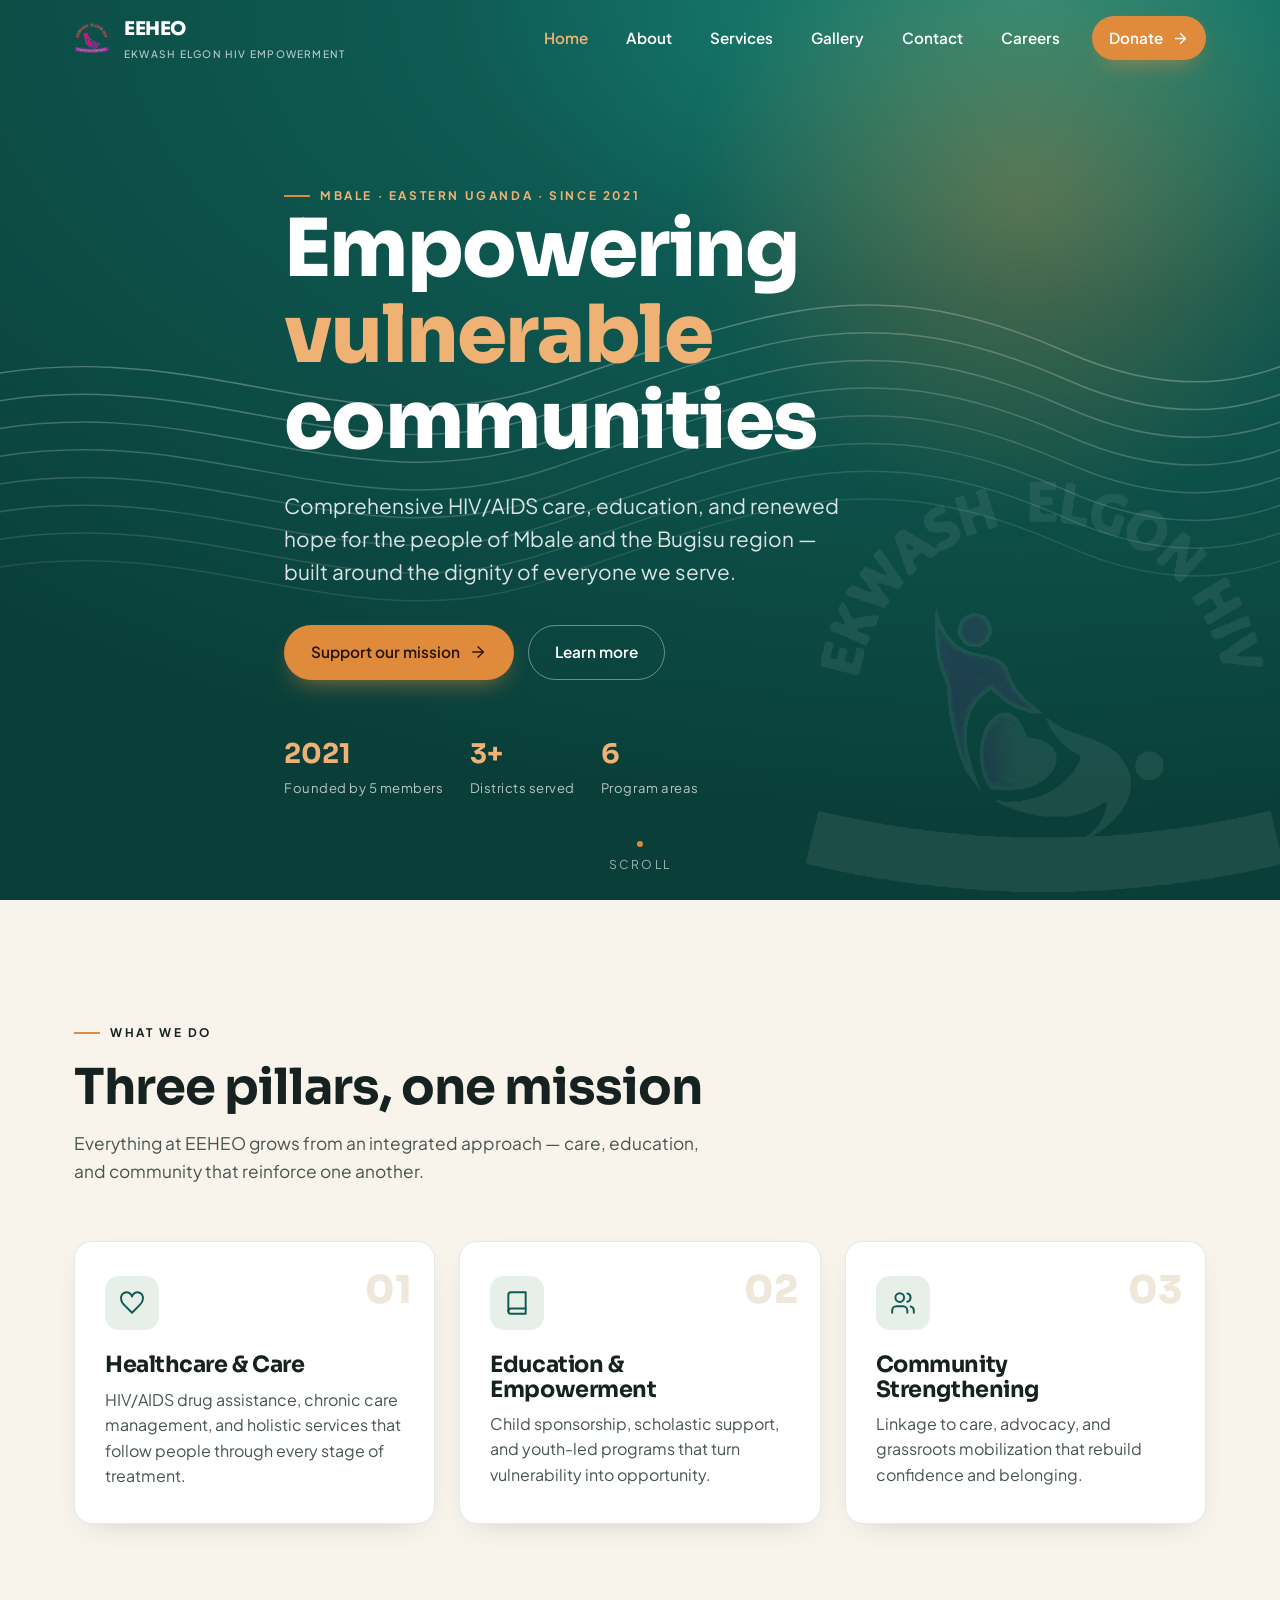
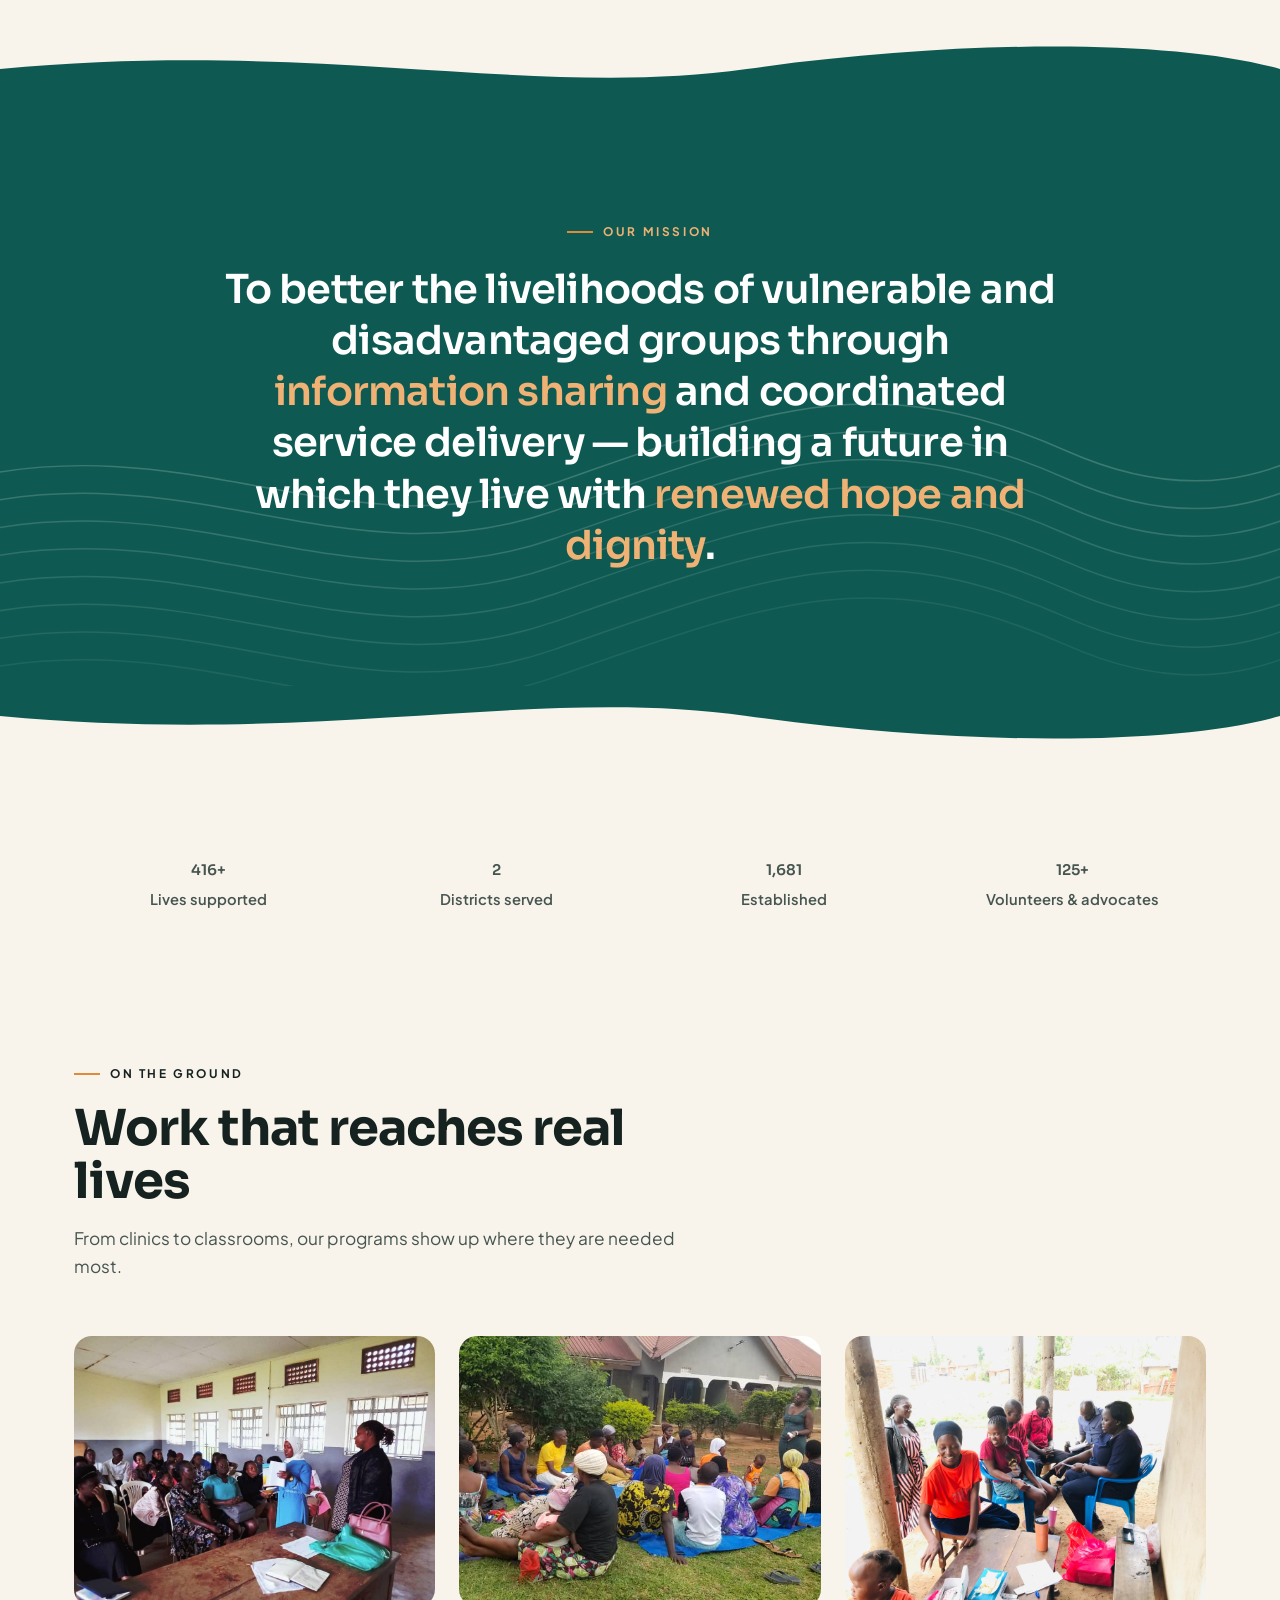
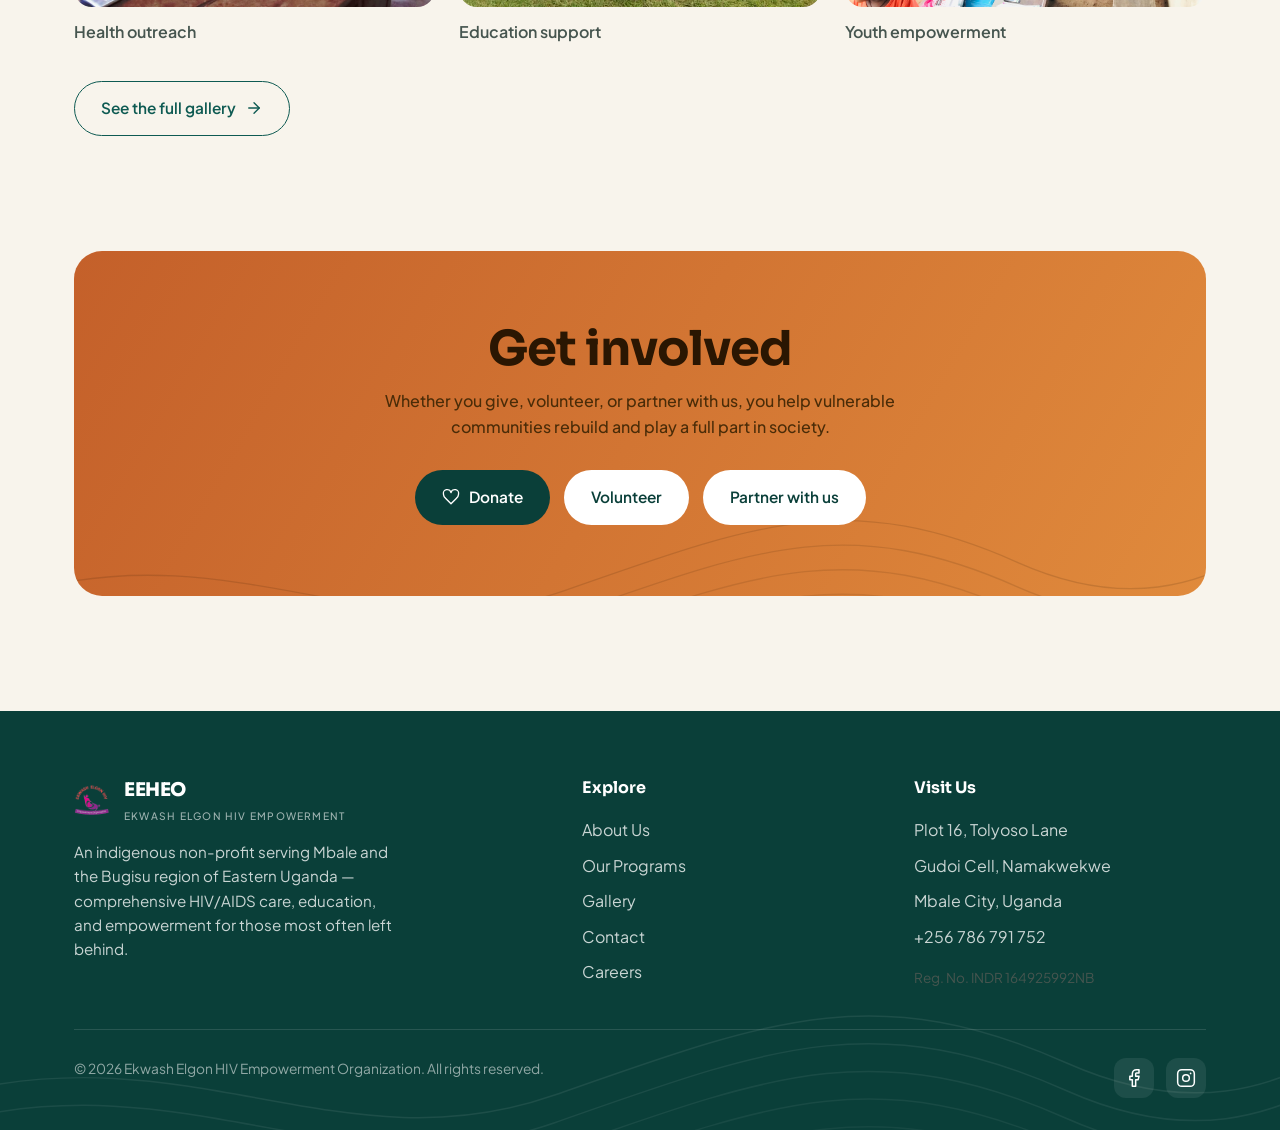
==== commit 3076fb1e: "Update 1" ====
--- a/index.html
+++ b/index.html
@@ -25,6 +25,7 @@
         <a href="services.html">Services</a>
         <a href="gallery.html">Gallery</a>
         <a href="contact.html">Contact</a>
+        <a href="careers.html">Careers</a>
         <a href="contact.html" class="btn btn-amber cta">Donate <svg width="17" height="17" viewBox="0 0 24 24" fill="none" stroke="currentColor" stroke-width="1.8" stroke-linecap="round" stroke-linejoin="round"><path d="M5 12h14"/><path d="m12 5 7 7-7 7"/></svg></a>
       </nav>
       <button class="menu-btn" aria-label="Toggle menu" aria-expanded="false">
@@ -37,6 +38,7 @@
       <a href="services.html">Services</a>
       <a href="gallery.html">Gallery</a>
       <a href="contact.html">Contact</a>
+      <a href="careers.html">Careers</a>
       <a href="contact.html" class="btn btn-amber">Donate</a>
     </div>
   </header>
@@ -192,6 +194,7 @@
             <li><a href="services.html">Our Programs</a></li>
             <li><a href="gallery.html">Gallery</a></li>
             <li><a href="contact.html">Contact</a></li>
+            <li><a href="careers.html">Careers</a></li>
           </ul>
         </div>
         <div>
@@ -201,6 +204,7 @@
             <li>Gudoi Cell, Namakwekwe</li>
             <li>Mbale City, Uganda</li>
             <li><a href="tel:+256786791752">+256 786 791 752</a></li>
+            <li style="margin-top:8px;font-size:.85rem;color:var(--ink-soft)">Reg. No. INDR 164925992NB</li>
           </ul>
         </div>
       </div>
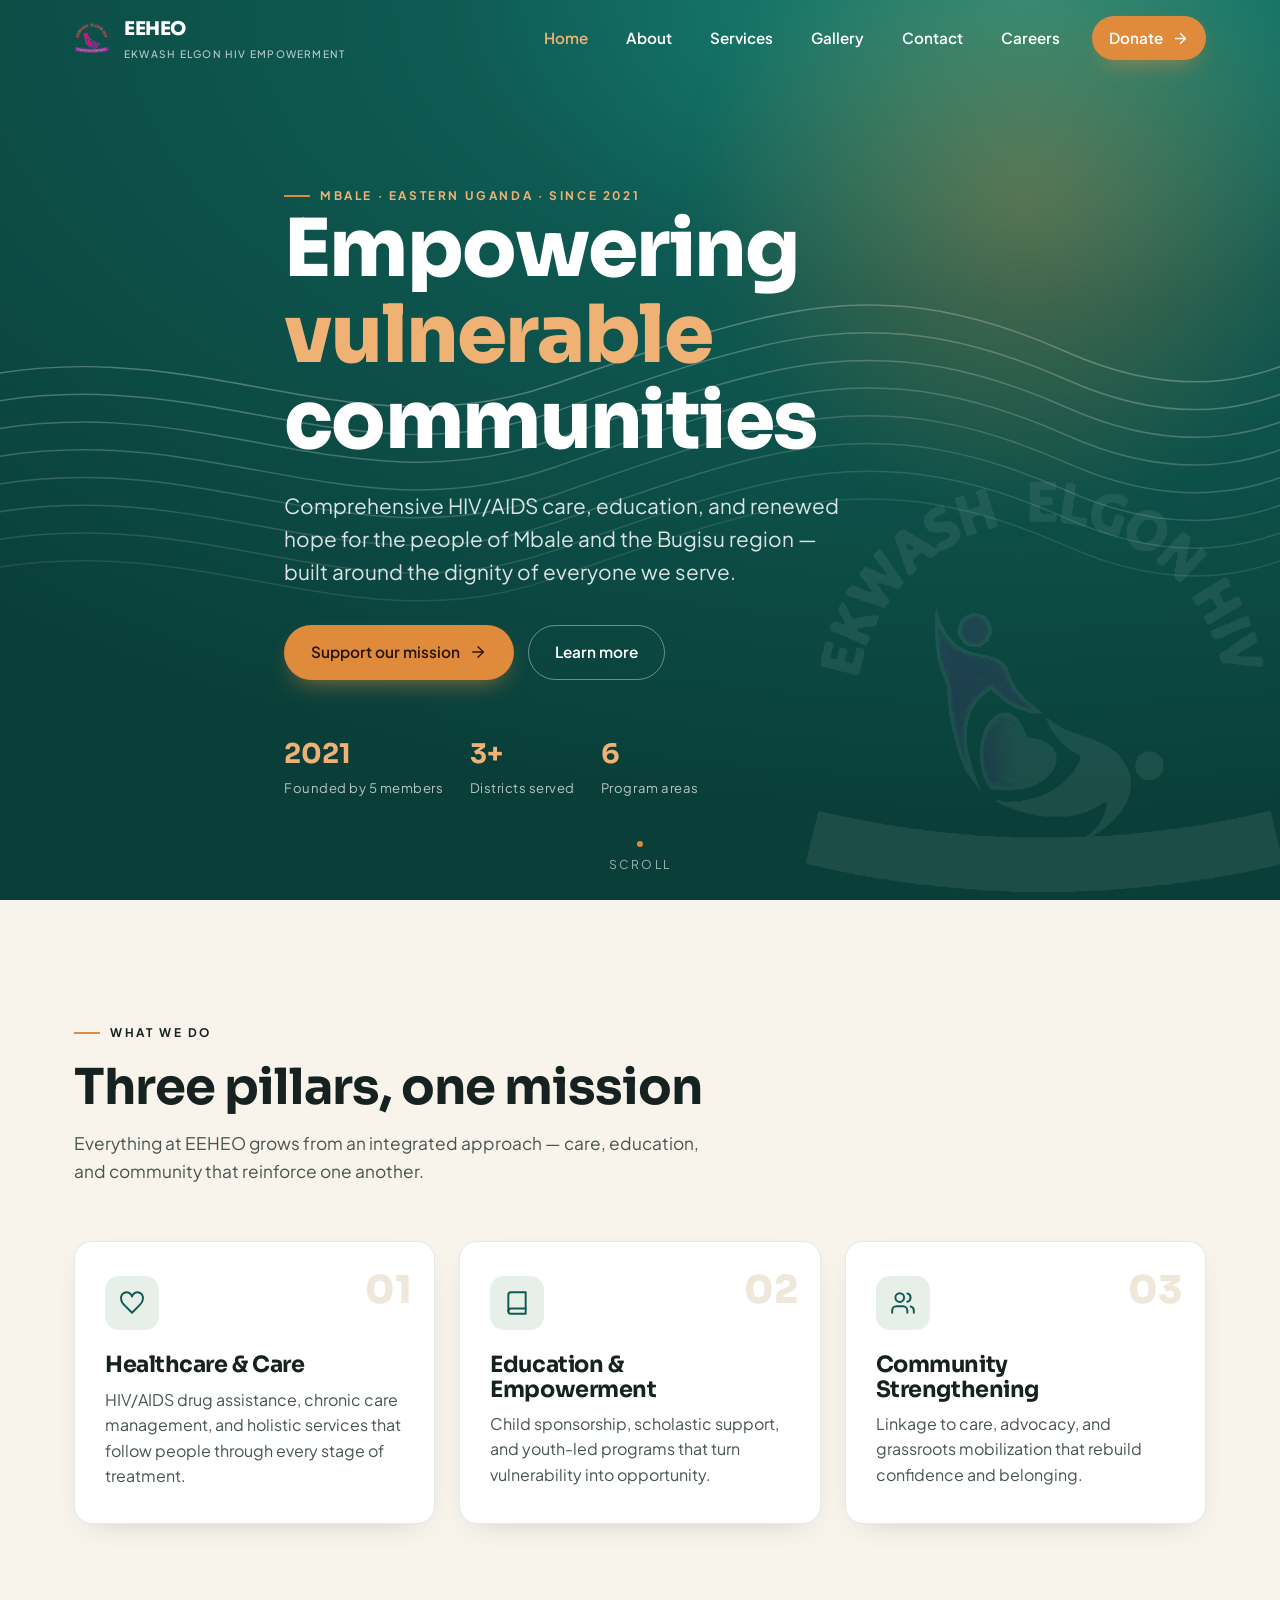
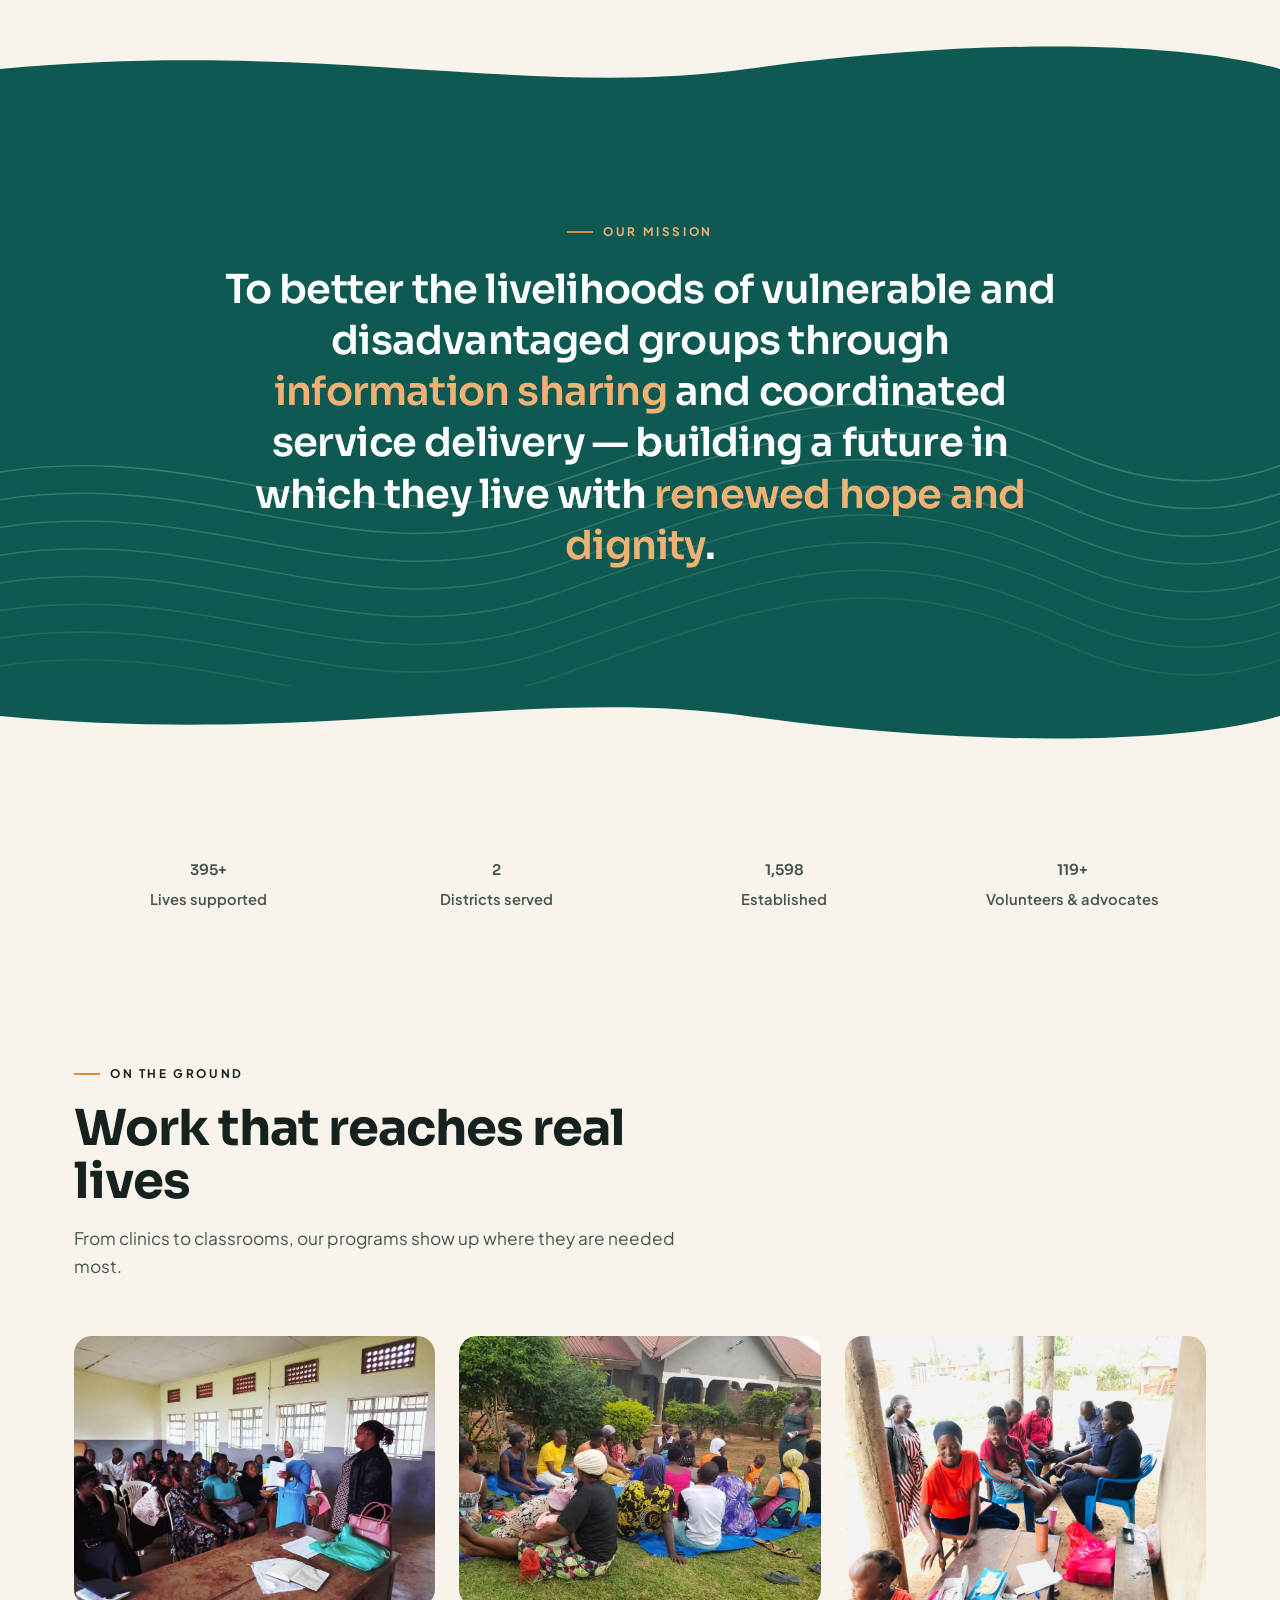
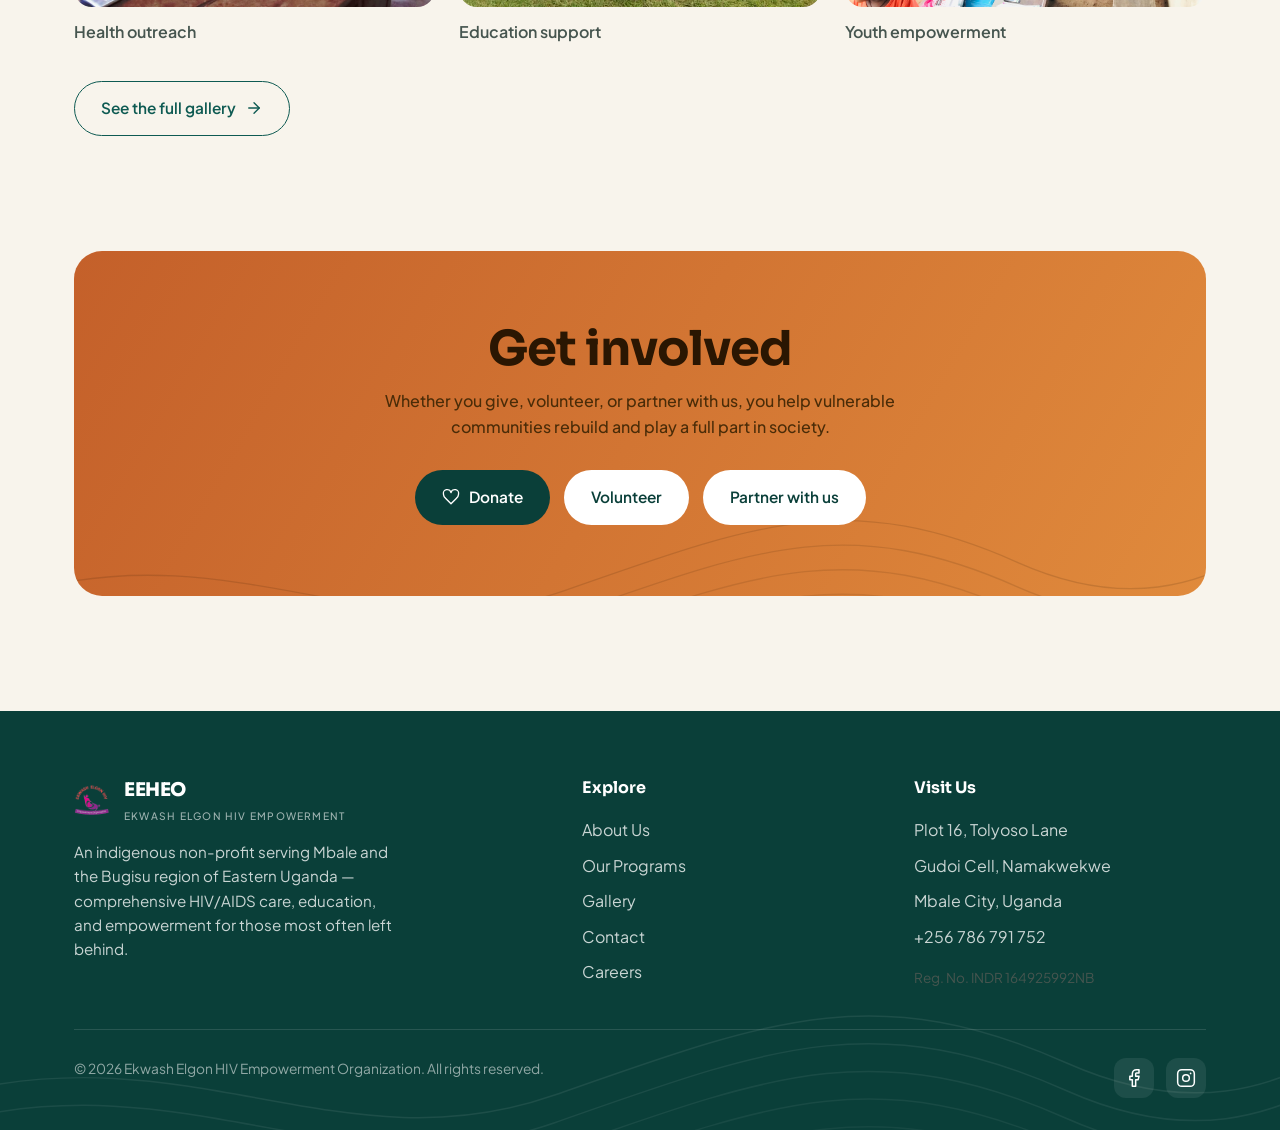
==== commit d53c8a43: "Gtag" ====
--- a/index.html
+++ b/index.html
@@ -2,6 +2,14 @@
 <html lang="en">
 <head>
   <meta charset="UTF-8" />
+  <!-- Google tag (gtag.js) -->
+  <script async src="https://www.googletagmanager.com/gtag/js?id=G-YBEP07VNQY"></script>
+  <script>
+    window.dataLayer = window.dataLayer || [];
+    function gtag(){dataLayer.push(arguments);}
+    gtag('js', new Date());
+    gtag('config', 'G-YBEP07VNQY');
+  </script>
   <link rel="icon" type="image/png" href="logo.png" />
   <meta name="viewport" content="width=device-width, initial-scale=1.0" />
   <meta name="description" content="Ekwash Elgon HIV Empowerment Organization (EEHEO) — HIV/AIDS care, education, and community empowerment for vulnerable populations in Mbale and the Bugisu region of Eastern Uganda." />
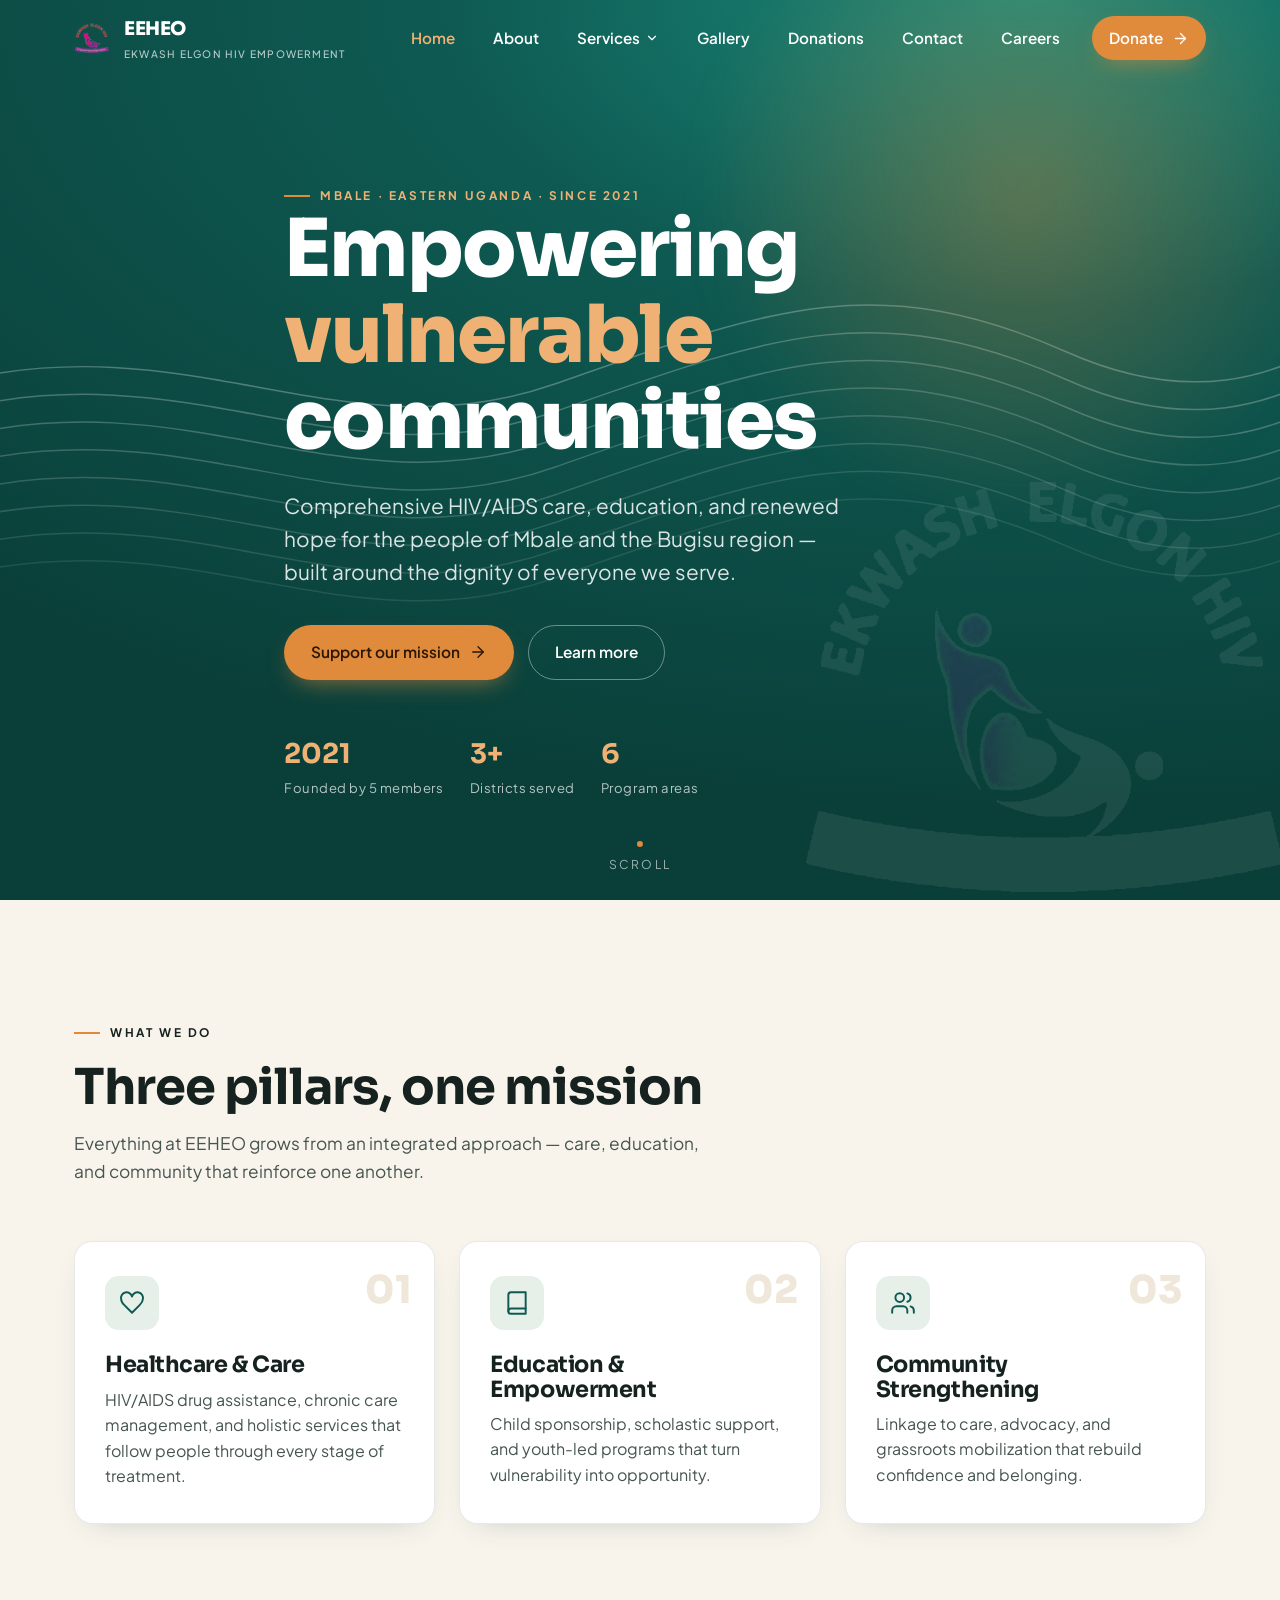
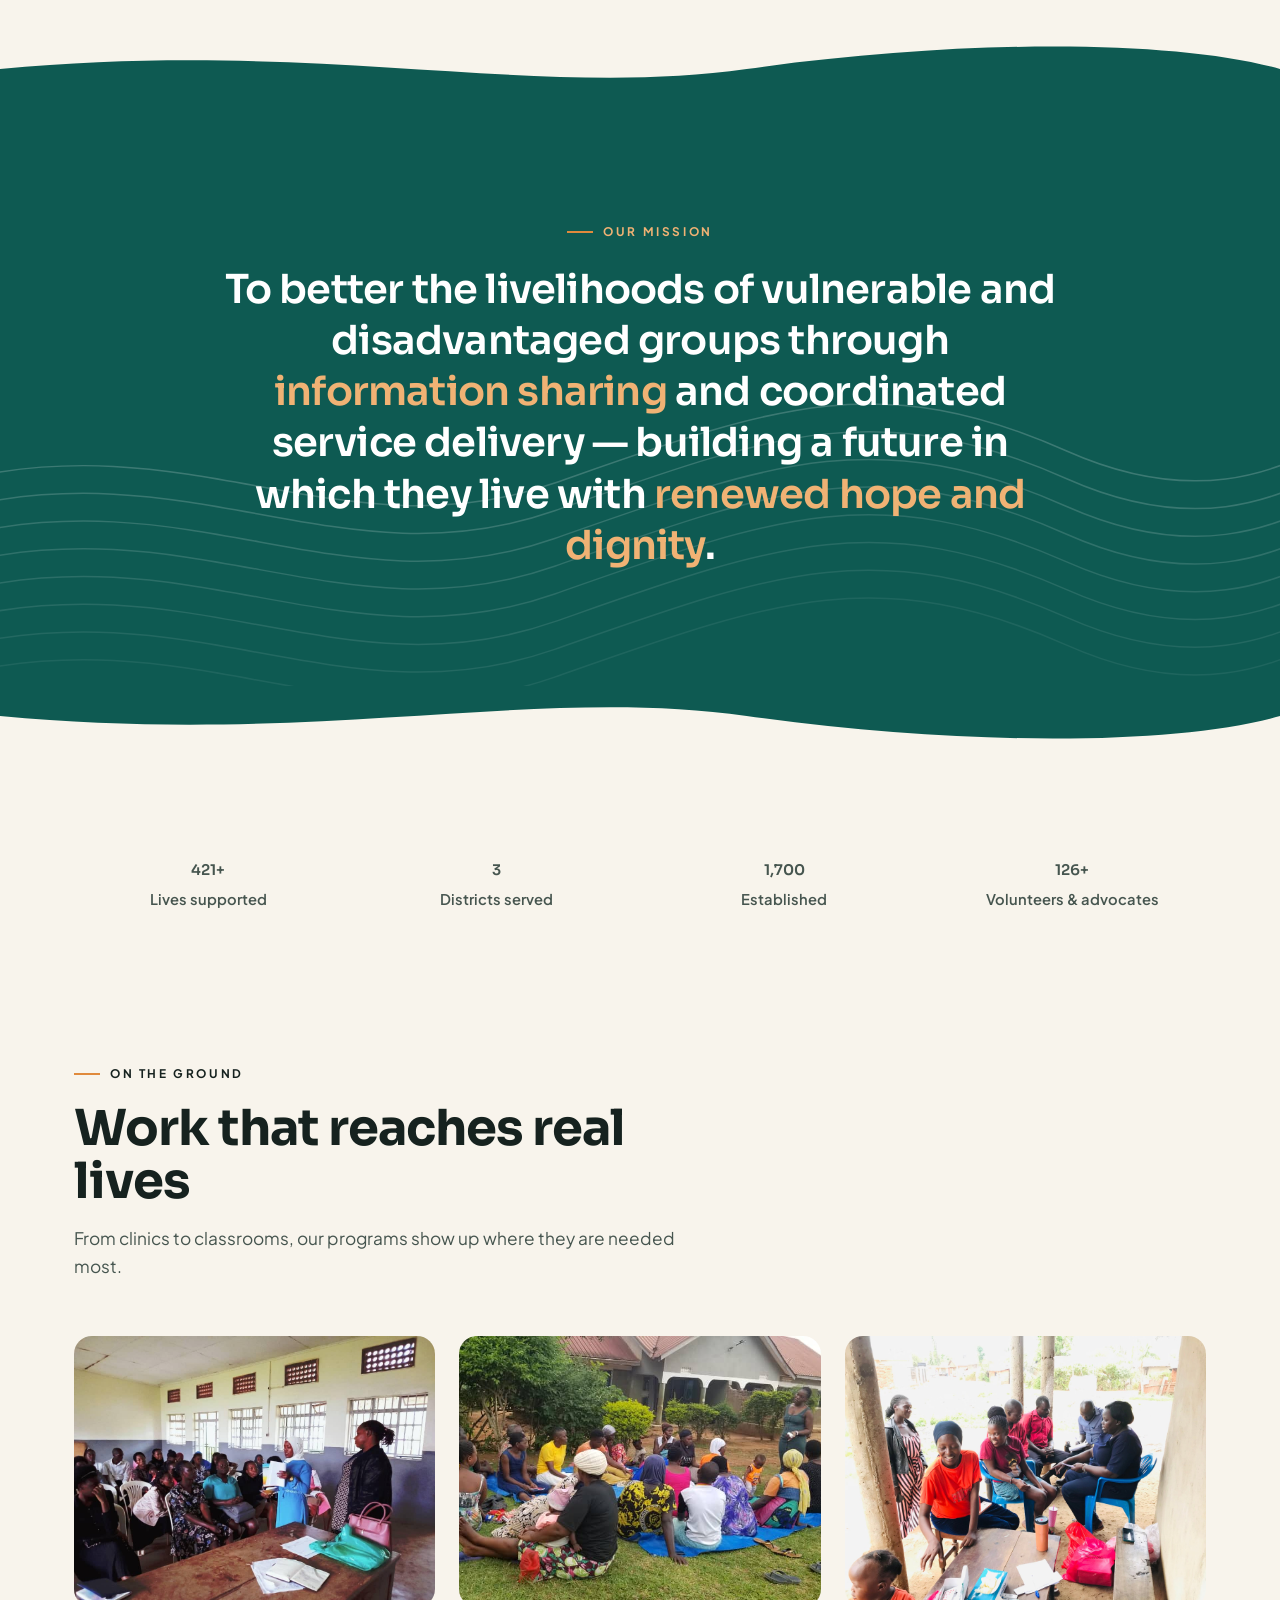
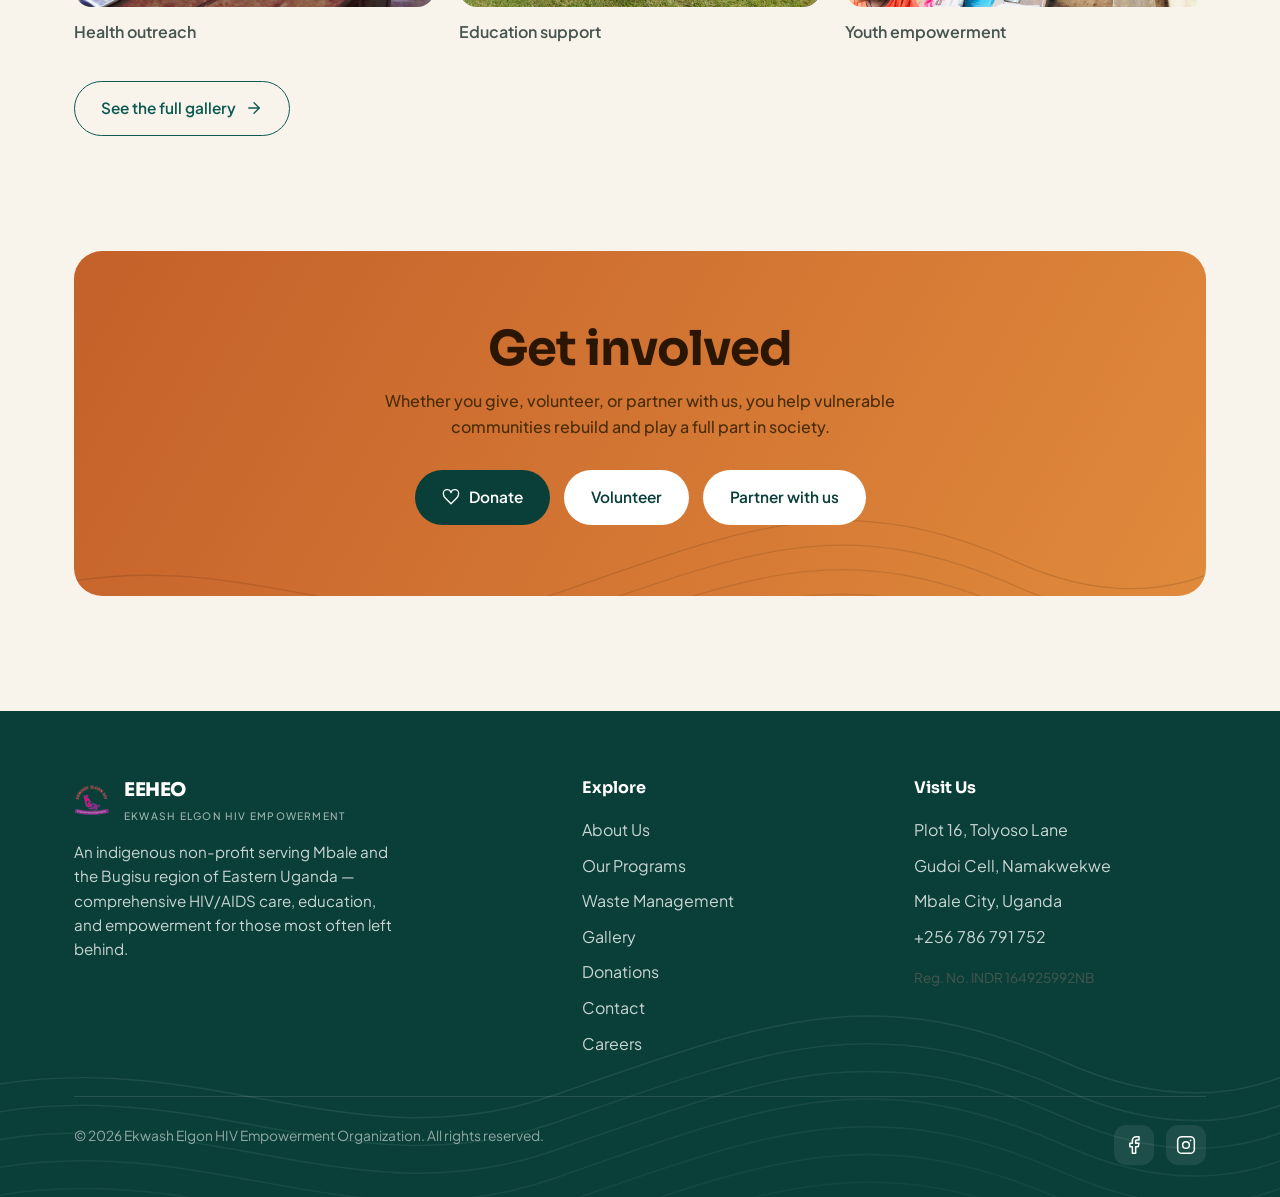
==== commit 1836dbab: "wastewater + gofundme" ====
--- a/index.html
+++ b/index.html
@@ -30,11 +30,18 @@
       <nav class="nav-links" aria-label="Primary">
         <a href="index.html" class="active">Home</a>
         <a href="about.html">About</a>
-        <a href="services.html">Services</a>
+        <div class="nav-item has-dropdown">
+          <a href="services.html" class="dropdown-toggle">Services <svg class="chev" width="14" height="14" viewBox="0 0 24 24" fill="none" stroke="currentColor" stroke-width="2" stroke-linecap="round" stroke-linejoin="round"><path d="m6 9 6 6 6-6"/></svg></a>
+          <div class="dropdown">
+            <a href="services.html">All Programs</a>
+            <a href="waste-management.html">Waste Management</a>
+          </div>
+        </div>
         <a href="gallery.html">Gallery</a>
+        <a href="donations.html">Donations</a>
         <a href="contact.html">Contact</a>
         <a href="careers.html">Careers</a>
-        <a href="contact.html" class="btn btn-amber cta">Donate <svg width="17" height="17" viewBox="0 0 24 24" fill="none" stroke="currentColor" stroke-width="1.8" stroke-linecap="round" stroke-linejoin="round"><path d="M5 12h14"/><path d="m12 5 7 7-7 7"/></svg></a>
+        <a href="donations.html" class="btn btn-amber cta">Donate <svg width="17" height="17" viewBox="0 0 24 24" fill="none" stroke="currentColor" stroke-width="1.8" stroke-linecap="round" stroke-linejoin="round"><path d="M5 12h14"/><path d="m12 5 7 7-7 7"/></svg></a>
       </nav>
       <button class="menu-btn" aria-label="Toggle menu" aria-expanded="false">
         <svg width="26" height="26" viewBox="0 0 24 24" fill="none" stroke="currentColor" stroke-width="2" stroke-linecap="round"><path d="M3 6h18"/><path d="M3 12h18"/><path d="M3 18h18"/></svg>
@@ -44,10 +51,12 @@
       <a href="index.html" class="active">Home</a>
       <a href="about.html">About</a>
       <a href="services.html">Services</a>
+      <a href="waste-management.html" class="submenu">Waste Management</a>
       <a href="gallery.html">Gallery</a>
+      <a href="donations.html">Donations</a>
       <a href="contact.html">Contact</a>
       <a href="careers.html">Careers</a>
-      <a href="contact.html" class="btn btn-amber">Donate</a>
+      <a href="donations.html" class="btn btn-amber">Donate</a>
     </div>
   </header>
 
@@ -174,7 +183,7 @@
             <h2>Get involved</h2>
             <p>Whether you give, volunteer, or partner with us, you help vulnerable communities rebuild and play a full part in society.</p>
             <div class="row">
-              <a href="contact.html" class="btn btn-dark"><svg width="18" height="18" viewBox="0 0 24 24" fill="none" stroke="currentColor" stroke-width="1.8" stroke-linecap="round" stroke-linejoin="round"><path d="M19 14c1.5-1.5 3-3.2 3-5.5A4.5 4.5 0 0 0 12 6 4.5 4.5 0 0 0 2 8.5c0 2.3 1.5 4 3 5.5l7 7Z"/></svg> Donate</a>
+              <a href="donations.html" class="btn btn-dark"><svg width="18" height="18" viewBox="0 0 24 24" fill="none" stroke="currentColor" stroke-width="1.8" stroke-linecap="round" stroke-linejoin="round"><path d="M19 14c1.5-1.5 3-3.2 3-5.5A4.5 4.5 0 0 0 12 6 4.5 4.5 0 0 0 2 8.5c0 2.3 1.5 4 3 5.5l7 7Z"/></svg> Donate</a>
               <a href="contact.html" class="btn btn-light">Volunteer</a>
               <a href="contact.html" class="btn btn-light">Partner with us</a>
             </div>
@@ -200,7 +209,9 @@
           <ul>
             <li><a href="about.html">About Us</a></li>
             <li><a href="services.html">Our Programs</a></li>
+            <li><a href="waste-management.html">Waste Management</a></li>
             <li><a href="gallery.html">Gallery</a></li>
+            <li><a href="donations.html">Donations</a></li>
             <li><a href="contact.html">Contact</a></li>
             <li><a href="careers.html">Careers</a></li>
           </ul>
--- a/css/styles.css
+++ b/css/styles.css
@@ -69,6 +69,15 @@
 .nav-links a:hover { background: var(--sage); }
 .nav-links a.active { color: var(--teal-700); }
 .nav .cta { margin-left: 10px; }
+.nav-item { position: relative; display: flex; align-items: center; }
+.nav-item .dropdown-toggle { display: inline-flex; align-items: center; gap: 5px; }
+.nav-item .dropdown-toggle .chev { transition: transform .25s; }
+.nav-item:hover .dropdown-toggle .chev { transform: rotate(180deg); }
+.nav-item .dropdown { position: absolute; top: calc(100% + 8px); left: 0; min-width: 210px; background: #fff; border: 1px solid var(--line); border-radius: 14px; box-shadow: var(--shadow); padding: 8px; display: grid; gap: 2px; opacity: 0; visibility: hidden; transform: translateY(6px); transition: opacity .2s, transform .2s, visibility .2s; z-index: 60; }
+.nav-item:hover .dropdown, .nav-item:focus-within .dropdown { opacity: 1; visibility: visible; transform: none; }
+.nav-item .dropdown a { display: block; padding: 10px 14px; border-radius: 10px; color: var(--ink); font-weight: 600; font-size: .92rem; }
+.nav-item .dropdown a:hover { background: var(--sage); color: var(--teal-700); }
+.nav.onhero:not(.solid) .nav-item .dropdown a { color: var(--ink); }
 .nav.onhero:not(.solid) .brand, .nav.onhero:not(.solid) .nav-links a { color: #fff; }
 .nav.onhero:not(.solid) .brand small { color: rgba(255,255,255,.7); }
 .nav.onhero:not(.solid) .nav-links a:hover { background: rgba(255,255,255,.12); }
@@ -84,6 +93,10 @@
   .mobile-menu a { padding: 14px 12px; border-radius: 12px; font-weight: 600; }
   .mobile-menu a:hover, .mobile-menu a.active { background: var(--sage); color: var(--teal-700); }
   .mobile-menu .btn { justify-content: center; margin-top: 8px; }
+  .mobile-menu a.submenu { padding-left: 30px; font-size: .92rem; color: var(--ink-soft); }
+}
+@media (min-width: 881px) {
+  .nav-item .dropdown-toggle .chev { display: inline-flex; }
 }
 
 /* ---------- HERO ---------- */
@@ -245,6 +258,18 @@
 .map-embed { border-radius: var(--radius); overflow: hidden; border: 1px solid var(--line); box-shadow: var(--shadow-soft); }
 .map-embed iframe { width: 100%; height: 420px; border: 0; display: block; }
 
+/* donations */
+.donate-hero { text-align: center; }
+.donate-panel { max-width: 640px; margin: -60px auto 0; position: relative; z-index: 3; background: #fff; border-radius: var(--radius-lg); border: 1px solid var(--line); box-shadow: var(--shadow); padding: clamp(28px,5vw,44px); text-align: center; }
+.donate-panel .goal { color: var(--ink-soft); margin: 10px 0 26px; font-size: 1.02rem; }
+.donate-panel .btn-amber { font-size: 1.1rem; padding: 18px 38px; }
+.gfm-embed-wrap { margin-top: 28px; border-radius: var(--radius); overflow: hidden; }
+.donate-why { display: grid; grid-template-columns: repeat(3,1fr); gap: 18px; }
+.donate-why .why-card { text-align: left; }
+.donate-methods { display: grid; gap: 14px; max-width: 560px; }
+.donate-methods li { display: flex; gap: 12px; align-items: flex-start; color: var(--ink-soft); background: #fff; border: 1px solid var(--line); border-radius: var(--radius); padding: 18px 20px; }
+.donate-methods li svg { color: var(--teal-500); flex: none; margin-top: 2px; }
+
 /* footer */
 .footer { background: var(--teal-900); color: rgba(255,255,255,.78); padding: 64px 0 32px; position: relative; overflow: hidden; }
 .footer .contours { opacity: .18; }
@@ -262,7 +287,7 @@
 .footer-bot .socials a:hover { background: var(--amber); color: #2a1602; }
 
 @media (max-width: 980px) {
-  .focus-grid, .values-grid, .why { grid-template-columns: repeat(2,1fr); }
+  .focus-grid, .values-grid, .why, .donate-why { grid-template-columns: repeat(2,1fr); }
   .stats { grid-template-columns: repeat(2,1fr); }
   .regions { grid-template-columns: repeat(2,1fr); }
   .split { grid-template-columns: 1fr; gap: 36px; }
@@ -271,7 +296,7 @@
   .footer-top { grid-template-columns: 1fr 1fr; }
 }
 @media (max-width: 640px) {
-  .focus-grid, .values-grid, .why, .stats, .regions { grid-template-columns: 1fr; }
+  .focus-grid, .values-grid, .why, .stats, .regions, .donate-why { grid-template-columns: 1fr; }
   .masonry { columns: 2; }
   .acc-body-inner { padding-left: 26px; }
   .footer-top { grid-template-columns: 1fr; }
